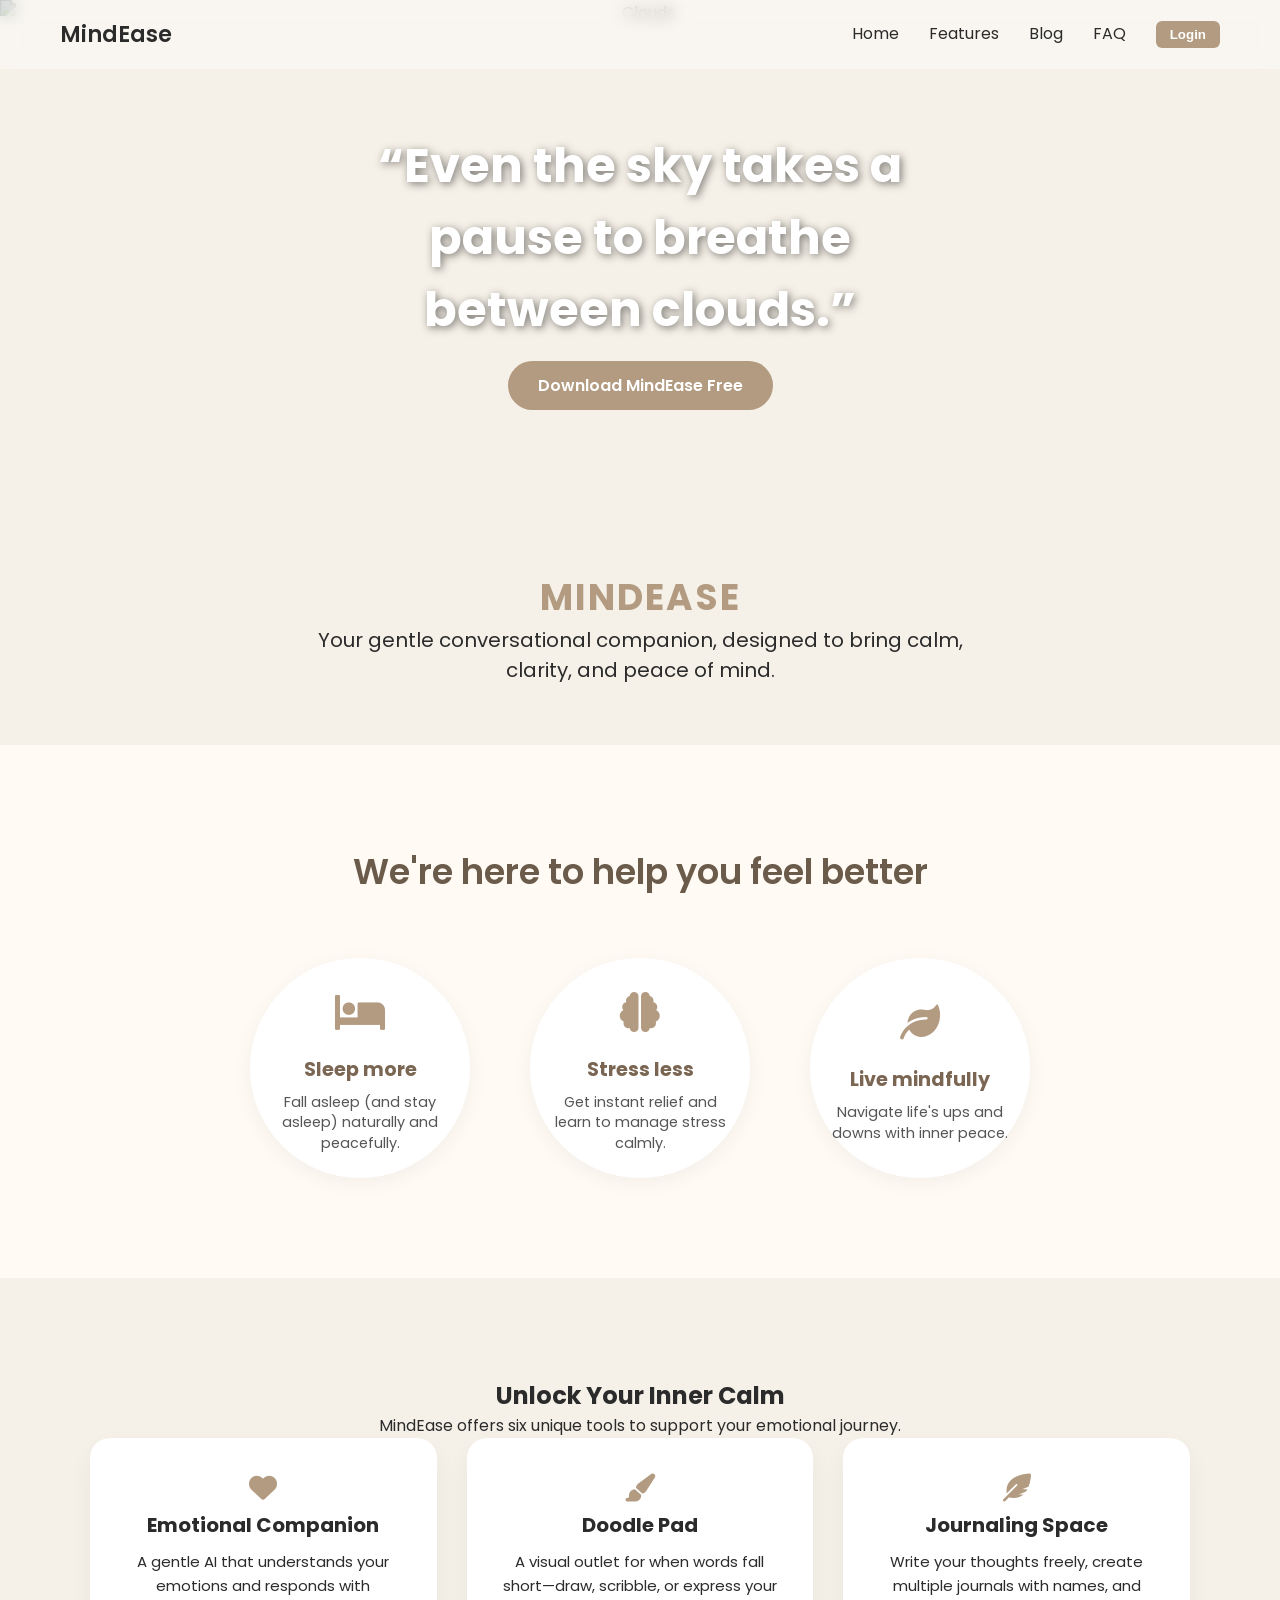
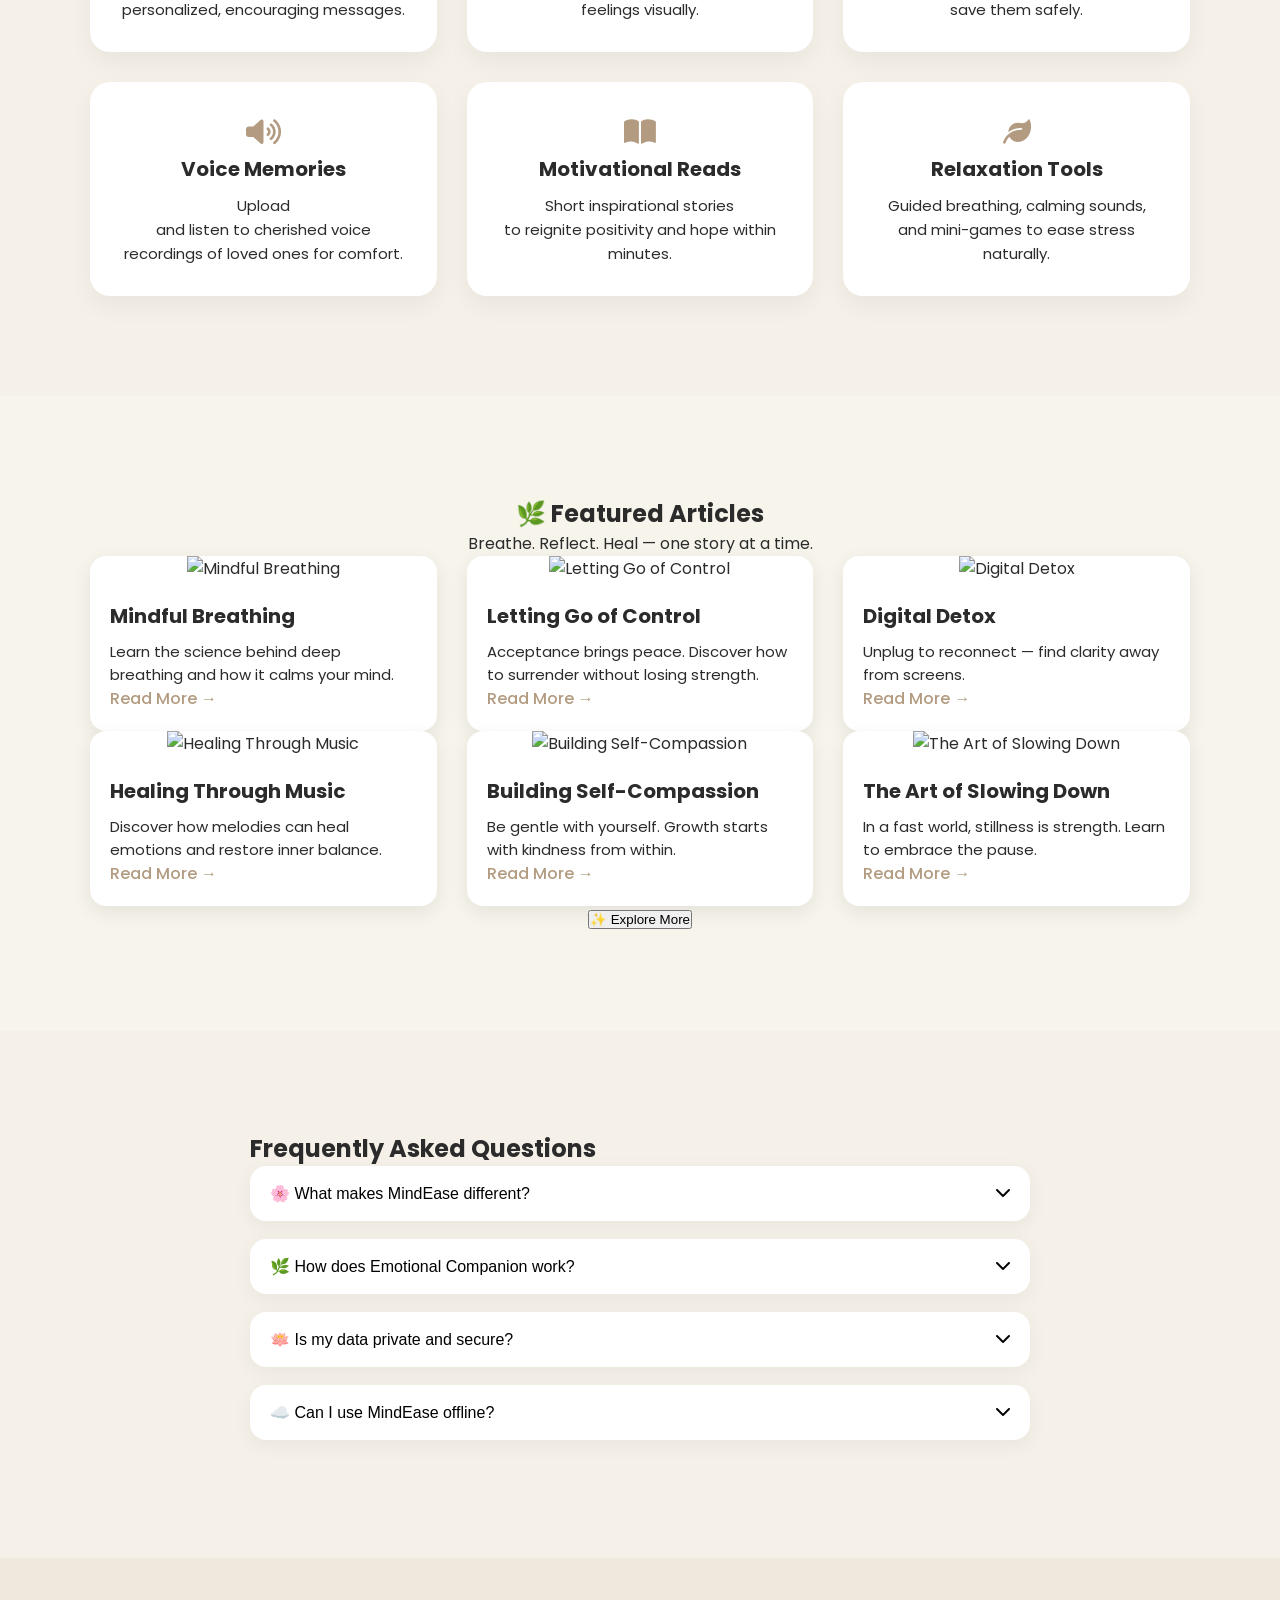
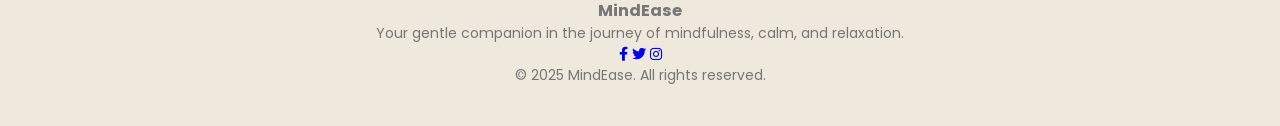
==== index.html @ c9c8575e "a division header updation" ====
<!DOCTYPE html>
<html lang="en">
<head>
<meta charset="UTF-8">
<meta name="viewport" content="width=device-width, initial-scale=1.0">
<title>MindEase</title>
<link rel="stylesheet" href="https://cdnjs.cloudflare.com/ajax/libs/font-awesome/6.0.0-beta3/css/all.min.css">

<link href="https://fonts.googleapis.com/css2?family=Poppins:wght@300;400;600&display=swap" rel="stylesheet">
<link rel="stylesheet" href="https://cdnjs.cloudflare.com/ajax/libs/font-awesome/6.0.0-beta3/css/all.min.css">
<style>
:root {
  --beige: #f5f1e8;
  --text: #2b2b2b;
  --accent: #b29b80;
}

* { margin:0; padding:0; box-sizing:border-box; }
body { font-family:"Poppins",sans-serif; background:var(--beige); color:var(--text); scroll-behavior:smooth; }

/* Navbar */
nav { display:flex; justify-content:space-between; align-items:center; padding:18px 60px; position:fixed; width:100%; top:0; left:0; background: rgba(255,255,255,0.4); backdrop-filter: blur(8px); z-index:100; }
.logo { font-weight:600; font-size:22px; }
.nav-links { display:flex; gap:30px; }
.nav-links a { text-decoration:none; color:var(--text); transition:0.3s; }
.nav-links a:hover { color:var(--accent); }
.nav-links button { padding:6px 14px; border:none; border-radius:6px; background:var(--accent); color:#fff; cursor:pointer; font-weight:600; transition:0.3s; }
.nav-links button:hover { background:#9b886e; }
/* Hero */
.hero { position:relative; height:60vh; display:flex; align-items:center; justify-content:center; text-align:center; overflow:hidden; }
.hero img { width:100%; height:100%; object-fit:cover; filter: brightness(75%); }
.overlay { position:absolute; inset:0; background: rgba(245,241,232,0.35); z-index:0; }
.hero-content { position:absolute; top:50%; left:50%; transform:translate(-50%,-50%); max-width:700px; color:#fff; z-index:1; }
.hero-content h1 { font-size:48px; font-weight:700; margin-bottom:15px; text-shadow: 2px 2px 8px rgba(0,0,0,0.5);}
.hero-content p { font-size:20px; margin-bottom:20px; text-shadow: 1px 1px 5px rgba(0,0,0,0.5);}
.cta-button { display:inline-block; background:var(--accent); color:white; padding:12px 30px; border-radius:30px; font-weight:600; text-decoration:none; transition:all 0.3s ease; }
.cta-button:hover { background:#9b886e; transform:translateY(-3px); }

/* Features */
#features { padding:100px 60px; text-align:center; }
.features-grid { display:grid; grid-template-columns:repeat(auto-fit,minmax(280px,1fr)); gap:30px; max-width:1100px; margin:0 auto; }
.feature-box { background:#fff; padding:30px; border-radius:20px; box-shadow:0 10px 25px rgba(0,0,0,0.05); transition:all 0.3s ease; text-decoration:none; color:var(--text);}
.feature-box:hover { transform:translateY(-5px); box-shadow:0 15px 30px rgba(0,0,0,0.07);}
.feature-box .icon { font-size:28px; color:var(--accent); margin-bottom:16px; }
.feature-box h3 { font-size:20px; margin-bottom:10px; }
.feature-box p { font-size:15px; line-height:1.6; }

/* Blog */
.blog-section { padding:100px 60px; text-align:center; background:#f7f4ec;}
.blog-grid { display:grid; grid-template-columns:repeat(auto-fit,minmax(280px,1fr)); gap:30px; max-width:1100px; margin:0 auto; }
.blog-card { background:#fff; border-radius:16px; overflow:hidden; box-shadow:0 6px 20px rgba(0,0,0,0.08); transition:0.3s;}
.blog-card:hover { transform:translateY(-5px); box-shadow:0 12px 24px rgba(0,0,0,0.12);}
.blog-card img { width:100%; height:180px; object-fit:cover; }
.blog-content { padding:20px; text-align:left;}
.blog-content h3 { font-size:20px; margin-bottom:10px;}
.blog-content p { font-size:15px; line-height:1.5;}
.read-more { text-decoration:none; color:var(--accent); font-weight:500; }
.read-more:hover { color:#9b886e; }

/* FAQ */
.faq-section { padding:100px 60px; max-width:900px; margin:0 auto;}
.faq-item { background:#fff; margin-bottom:18px; border-radius:16px; overflow:hidden; box-shadow:0 5px 20px rgba(0,0,0,0.05);}
.faq-question { width:100%; background:none; border:none; padding:18px 20px; text-align:left; font-size:16px; font-weight:500; cursor:pointer; display:flex; justify-content:space-between; }
.faq-answer { display:none; padding:0 20px 18px; font-size:15px; line-height:1.6;}
.faq-item.active .faq-answer { display:block;}

/* Footer */
footer { text-align:center; padding:40px; font-size:14px; color:#777; background:#efe8dc; }

/* Links reset */
.feature-link { text-decoration:none; color:inherit; }

/* Responsive */
@media(max-width:768px){
  nav{padding:14px 30px;}
  .features-grid, .blog-grid { grid-template-columns:1fr; }
}
#loginModal { display:none; position:fixed; inset:0; background: rgba(0,0,0,0.6); justify-content:center; align-items:center; z-index:200; }
.modal-content { background:#fff; padding:30px; border-radius:16px; width:320px; max-width:90%; text-align:center; position:relative; }
.modal-content h2 { margin-bottom:20px; color:var(--accent); }
.modal-content input { width:100%; padding:10px; margin:10px 0; border-radius:6px; border:1px solid #ccc; }
.modal-content button { margin-top:10px; width:100%; padding:10px; background:var(--accent); color:#fff; border:none; border-radius:6px; cursor:pointer; font-weight:600; }
.modal-content button:hover { background:#9b886e; }
.close-btn { position:absolute; top:10px; right:10px; cursor:pointer; font-size:18px; }
#error-msg { color:red; font-size:14px; margin-top:8px; }
</style>
</head>
<body>

<nav>
  <div class="logo">MindEase</div>
  <div class="nav-links">
    <a href="#home">Home</a>
    <a href="#features">Features</a>
    <a href="#blog">Blog</a>
    <a href="#faq">FAQ</a>
      <button id="loginBtn">Login</button>
    <button id="logoutBtn" style="display:none;">Logout</button>

  </div>
</nav>
<!-- Login Modal -->
<div id="loginModal">
  <div class="modal-content">
    <span class="close-btn">&times;</span>
    <h2>Login / Sign Up</h2>
    <input type="email" id="email" placeholder="Email" required>
    <input type="password" id="password" placeholder="Password" required>
    <button id="signInBtn">Sign In</button>
    <button id="signUpBtn">Sign Up</button>
    <div id="error-msg"></div>
  </div>
</div>

<!-- Hero -->
<section id="home" class="hero">
  <img src="bg.avif" alt="Clouds">
  <div class="overlay"></div>
  <div class="hero-content">
    <h1 class="hero-quote">“Even the sky takes a pause to breathe between clouds.”</h1>
    <a href="#" class="cta-button">Download MindEase Free</a>
  </div>
</section>

<!-- Description & MINDEASE below photo -->
<section class="hero-description">
     <h2 class="hero-name">MINDEASE</h2>
  <p class="description-text">Your gentle conversational companion, designed to bring calm, clarity, and peace of mind.</p>
 
</section>

<style>
.hero-description {
  text-align: center;
  margin: 30px auto 60px;
  max-width: 700px;
}

.description-text {
  font-size: 20px;
  color: var(--text);
  margin-bottom: 15px;
}

.hero-name {
  font-size: 36px;
  font-weight: 700;
  color: var(--accent);
  letter-spacing: 2px;
}
</style>
<section class="wellness-section">
  <h2 class="wellness-heading">We're here to help you feel better</h2>

  <div class="wellness-grid">
    <!-- Sleep -->
    <a href="sleep.html" class="wellness-box">
      <div class="icon"><i class="fas fa-bed"></i></div>
      <h3>Sleep more</h3>
      <p>Fall asleep (and stay asleep) naturally and peacefully.</p>
    </a>

    <!-- Stress -->
    <a href="stress.html" class="wellness-box">
      <div class="icon"><i class="fas fa-brain"></i></div>
      <h3>Stress less</h3>
      <p>Get instant relief and learn to manage stress calmly.</p>
    </a>

    <!-- Mindful -->
    <a href="mindful.html" class="wellness-box">
      <div class="icon"><i class="fas fa-leaf"></i></div>
      <h3>Live mindfully</h3>
      <p>Navigate life's ups and downs with inner peace.</p>
    </a>
  </div>
</section>

<style>
.wellness-section {
  text-align: center;
  background: #fffaf3;
  padding: 100px 60px;
}

.wellness-heading {
  font-size: 2.2rem;
  color: #6b5b4b;
  font-weight: 600;
  margin-bottom: 60px;
}

.wellness-grid {
  display: flex;
  justify-content: center;
  align-items: center;
  gap: 60px;
  flex-wrap: wrap;
}

.wellness-box {
  background-color: #ffffff;
  border-radius: 50%;
  width: 220px;
  height: 220px;
  padding: 20px;
  display: flex;
  flex-direction: column;
  align-items: center;
  justify-content: center;
  box-shadow: 0 5px 20px rgba(0, 0, 0, 0.05);
  text-align: center;
  transition: transform 0.3s ease, box-shadow 0.3s ease;
  text-decoration: none;
}

.wellness-box:hover {
  transform: translateY(-6px);
  box-shadow: 0 10px 25px rgba(0, 0, 0, 0.1);
}

.wellness-box .icon {
  font-size: 40px;
  color: #b29b80;
  margin-bottom: 12px;
}

.wellness-box h3 {
  font-size: 1.2rem;
  color: #7a6652;
  margin-bottom: 8px;
}

.wellness-box p {
  font-size: 0.9rem;
  color: #555;
  line-height: 1.4;
}

@media (max-width: 768px) {
  .wellness-grid {
    flex-direction: column;
    gap: 30px;
  }
}



.content-section {
  flex: 1;
  display: flex;
  flex-direction: column;
  justify-content: center;
  padding: 30px;
}

.content-section h1 {
  font-size: 2.5rem;
  color: var(--accent);
  margin-bottom: 20px;
}

.content-section p, .content-section ul {
  font-size: 1rem;
  line-height: 1.6;
  margin-bottom: 15px;
}

.image-section {
  flex: 1;
  overflow: hidden;
  border-radius: 20px;
}

.image-section img {
  width: 100%;
  height: 100%;
  object-fit: cover;
}
.content-section input[type="number"] {
  width: 80px;
  padding: 8px 12px;
  font-size: 1rem;
  margin-top: 10px;
  margin-right: 10px;
  border-radius: 6px;
  border: 1px solid #ccc;
}

.content-section button {
  padding: 8px 16px;
  background-color: var(--accent);
  color: #fff;
  border: none;
  border-radius: 6px;
  cursor: pointer;
  font-weight: 600;
}

.content-section button:hover {
  background-color: #9b886e;
}

#sleepResult {
  margin-top: 20px;
  font-size: 1.1rem;
  font-weight: 500;
  color: #6b5b4b;
}


</style>



<!-- Features -->
<section id="features">
  <div><h2>Unlock Your Inner Calm</h2></div>
  <p>MindEase offers six unique tools to support your emotional journey.</p>

  <div class="features-grid">
  <a href="ai.html" class="feature-link">
    <div class="feature-box">
      <span class="icon"><i class="fas fa-heart"></i></span>
      <h3>Emotional Companion</h3>
      <p>A gentle AI that understands your emotions and responds with personalized, encouraging messages.</p>
    </div>
  </a>
    <a href="doodle.html" class="feature-link">
      <div class="feature-box">
        <span class="icon"><i class="fas fa-paint-brush"></i></span>
        <h3>Doodle Pad</h3>
        <p>A visual outlet for when words fall short—draw, scribble, or express your feelings visually.</p>
      </div>
    </a>
    <a href="journal.html" class="feature-link">
      <div class="feature-box">
        <span class="icon"><i class="fas fa-feather-alt"></i></span>
        <h3>Journaling Space</h3>
        <p>Write your thoughts freely, create multiple journals with names, and save them safely.</p>
      </div>
    </a>
    
 <a href="voice-memories.html" class="feature-link">
  <div class="feature-box">
    <span class="icon"><i class="fas fa-volume-up"></i></span>
    <h3>Voice Memories</h3>
    <p>Upload <br>and listen to cherished voice recordings of loved ones for comfort.</p>
  </div>
</a>

    <a href="motivational-reads.html" class="feature-link">
  <div class="feature-box">
    <span class="icon"><i class="fas fa-book-open"></i></span>
    <h3>Motivational Reads</h3>
    <p>Short inspirational stories<br> to reignite positivity and hope within minutes.</p>
  </div>
</a>

    <a href="relaxation-tools.html" class="feature-link">
    <div class="feature-box">
      <span class="icon"><i class="fas fa-leaf"></i></span>
      <h3>Relaxation Tools</h3>
      <p>Guided breathing, calming sounds, and mini-games to ease stress naturally.</p>
    </div>
  </div>
</a>
</section>

<!-- Blog Section -->
<section id="blog" class="blog-section">
  <h2 class="blog-title">🌿 Featured Articles</h2>
  <p class="blog-subtitle">Breathe. Reflect. Heal — one story at a time.</p>

  <div class="blog-grid">
    <!-- Blog 1 -->
    <div class="blog-card">
      <img src="mf.avif" alt="Mindful Breathing">
      <div class="blog-content">
        <h3>Mindful Breathing</h3>
        <p>Learn the science behind deep breathing and how it calms your mind.</p>
        <a href="blogs/blog1.html" class="read-more">Read More →</a>
      </div>
    </div>

    <!-- Blog 2 -->
    <div class="blog-card">
      <img src="lfg.webp" alt="Letting Go of Control">
      <div class="blog-content">
        <h3>Letting Go of Control</h3>
        <p>Acceptance brings peace. Discover how to surrender without losing strength.</p>
        <a href="blogs/blog2.html" class="read-more">Read More →</a>
      </div>
    </div>

    <!-- Blog 3 -->
    <div class="blog-card">
      <img src="dd.avif" alt="Digital Detox">
      <div class="blog-content">
        <h3>Digital Detox</h3>
        <p>Unplug to reconnect — find clarity away from screens.</p>
        <a href="blogs/blog3.html" class="read-more">Read More →</a>
      </div>
    </div>
  </div>

  <!-- Hidden Blogs -->
  <div class="blog-grid more-blogs hidden">
    <div class="blog-card">
      <img src="music.avif" alt="Healing Through Music">
      <div class="blog-content">
        <h3>Healing Through Music</h3>
        <p>Discover how melodies can heal emotions and restore inner balance.</p>
        <a href="blogs/blog4.html" class="read-more">Read More →</a>
      </div>
    </div>

    <div class="blog-card">
      <img src="sc.avif" alt="Building Self-Compassion">
      <div class="blog-content">
        <h3>Building Self-Compassion</h3>
        <p>Be gentle with yourself. Growth starts with kindness from within.</p>
        <a href="blogs/blog5.html" class="read-more">Read More →</a>
      </div>
    </div>

    <div class="blog-card">
      <img src="aolg.avif" alt="The Art of Slowing Down">
      <div class="blog-content">
        <h3>The Art of Slowing Down</h3>
        <p>In a fast world, stillness is strength. Learn to embrace the pause.</p>
        <a href="blogs/blog6.html" class="read-more">Read More →</a>
      </div>
    </div>
  </div>

  <div class="center-btn">
    <button id="explore-btn" class="explore-btn">✨ Explore More</button>
  </div>
</section>



<!-- FAQ -->
<section id="faq" class="faq-section">
  <h2>Frequently Asked Questions</h2>
  <div class="faq-item">
    <button class="faq-question">🌸 What makes MindEase different?<i class="fas fa-chevron-down"></i></button>
    <div class="faq-answer"><p>MindEase listens gently, adapts to your emotional tone, and suggests the right activity at the perfect moment.</p></div>
  </div>
  <div class="faq-item">
    <button class="faq-question">🌿 How does Emotional Companion work?<i class="fas fa-chevron-down"></i></button>
    <div class="faq-answer"><p>It analyzes tone, emotion, and context in your text or voice, then responds to comfort, uplift, or guide you toward calm.</p></div>
  </div>
  <div class="faq-item">
    <button class="faq-question">🪷 Is my data private and secure?<i class="fas fa-chevron-down"></i></button>
    <div class="faq-answer"><p>All your journaling and emotional data are stored locally by default — never shared.</p></div>
  </div>
  <div class="faq-item">
    <button class="faq-question">☁️ Can I use MindEase offline?<i class="fas fa-chevron-down"></i></button>
    <div class="faq-answer"><p>Core tools like journaling, doodle pad, and relaxation sounds work offline.</p></div>
  </div>
</section>

<footer> <h3>MindEase</h3>
  <p>Your gentle companion in the journey of mindfulness, calm, and relaxation.</p>
  <div>
    <a href="#"><i class="fab fa-facebook-f"></i></a>
    <a href="#"><i class="fab fa-twitter"></i></a>
    <a href="#"><i class="fab fa-instagram"></i></a>
  </div>
  <p>&copy; 2025 MindEase. All rights reserved.</p>
</footer>


<script>
const faqItems = document.querySelectorAll(".faq-item");
faqItems.forEach(item => {
  const question = item.querySelector(".faq-question");
  question.addEventListener("click", () => item.classList.toggle("active"));
});
</script>
<script>
  const sleepInput = document.getElementById('sleepHours');
const checkBtn = document.getElementById('checkSleep');
const sleepResult = document.getElementById('sleepResult');

checkBtn.addEventListener('click', () => {
  const hours = parseFloat(sleepInput.value);
  if (isNaN(hours) || hours < 0 || hours > 24) {
    sleepResult.textContent = "Please enter a valid number of hours between 0 and 24.";
    return;
  }

  if (hours < 5) {
    sleepResult.textContent = `You slept ${hours} hours. That's not enough sleep 😴. Try to get at least 7–9 hours for better health.`;
  } else if (hours <= 7) {
    sleepResult.textContent = `You slept ${hours} hours. Not bad, but aim for 7–9 hours to feel fully rested.`;
  } else if (hours <= 9) {
    sleepResult.textContent = `You slept ${hours} hours. Perfect! Your sleep duration is ideal 🌙.`;
  } else {
    sleepResult.textContent = `You slept ${hours} hours. That's more than recommended. Too much sleep can also affect your health.`;
  }
});

  const exploreBtn = document.getElementById("explore-btn");
  const moreBlogs = document.querySelector(".more-blogs");

  exploreBtn.addEventListener("click", () => {
    moreBlogs.classList.toggle("hidden");
    exploreBtn.textContent = moreBlogs.classList.contains("hidden")
      ? "✨ Explore More"
      : "↑ Show Less";
  });
</script>
<script type="module" src="firebase-auth.js"></script>

</body>
</html>
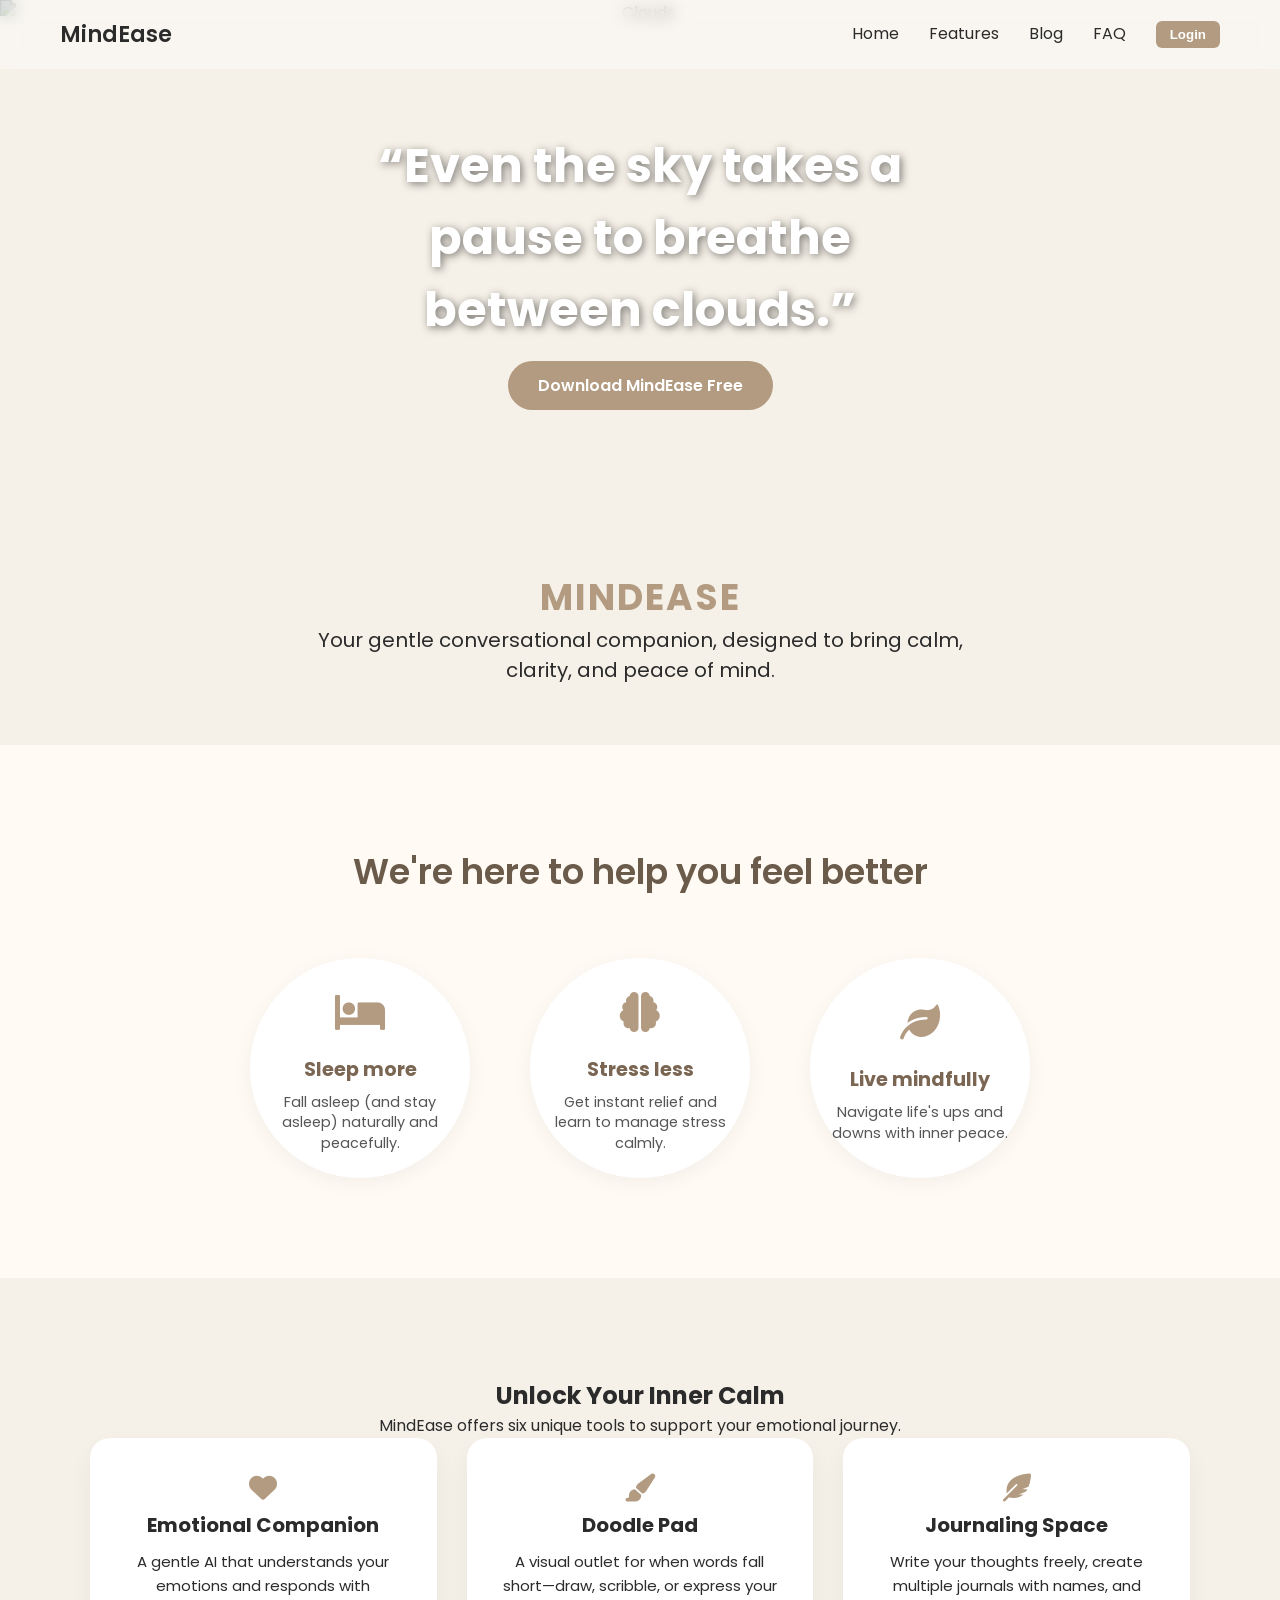
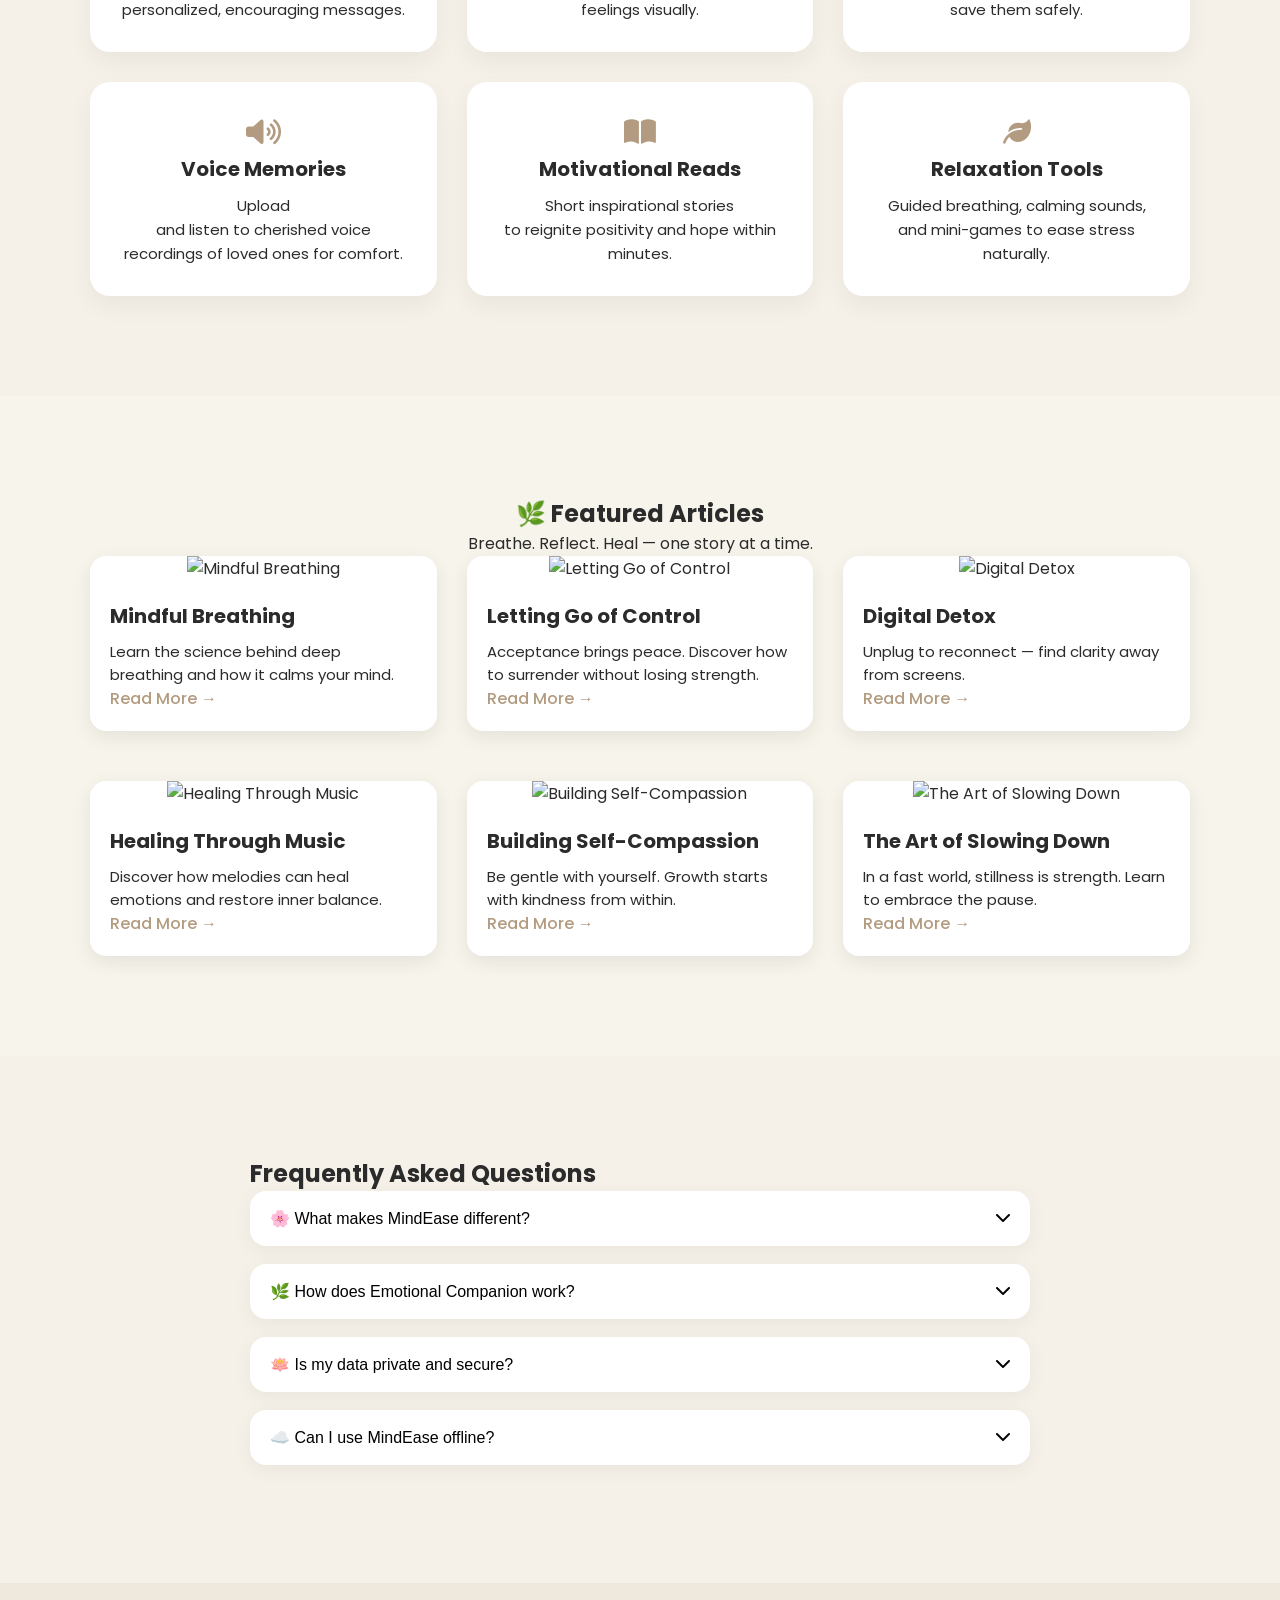
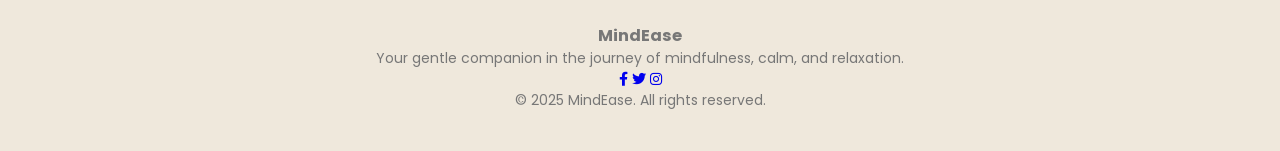
==== commit 27e3e81b: "Button and space modification (deleted) Explore button deleted, blog cards space (line) implemented" ====
--- a/index.html
+++ b/index.html
@@ -315,7 +315,7 @@
 
 <!-- Features -->
 <section id="features">
-  <div><h2>Unlock Your Inner Calm</h2></div>
+  <h2>Unlock Your Inner Calm</h2>
   <p>MindEase offers six unique tools to support your emotional journey.</p>
 
   <div class="features-grid">
@@ -403,7 +403,7 @@
       </div>
     </div>
   </div>
-
+<br><br>
   <!-- Hidden Blogs -->
   <div class="blog-grid more-blogs hidden">
     <div class="blog-card">
@@ -432,10 +432,6 @@
         <a href="blogs/blog6.html" class="read-more">Read More →</a>
       </div>
     </div>
-  </div>
-
-  <div class="center-btn">
-    <button id="explore-btn" class="explore-btn">✨ Explore More</button>
   </div>
 </section>
 
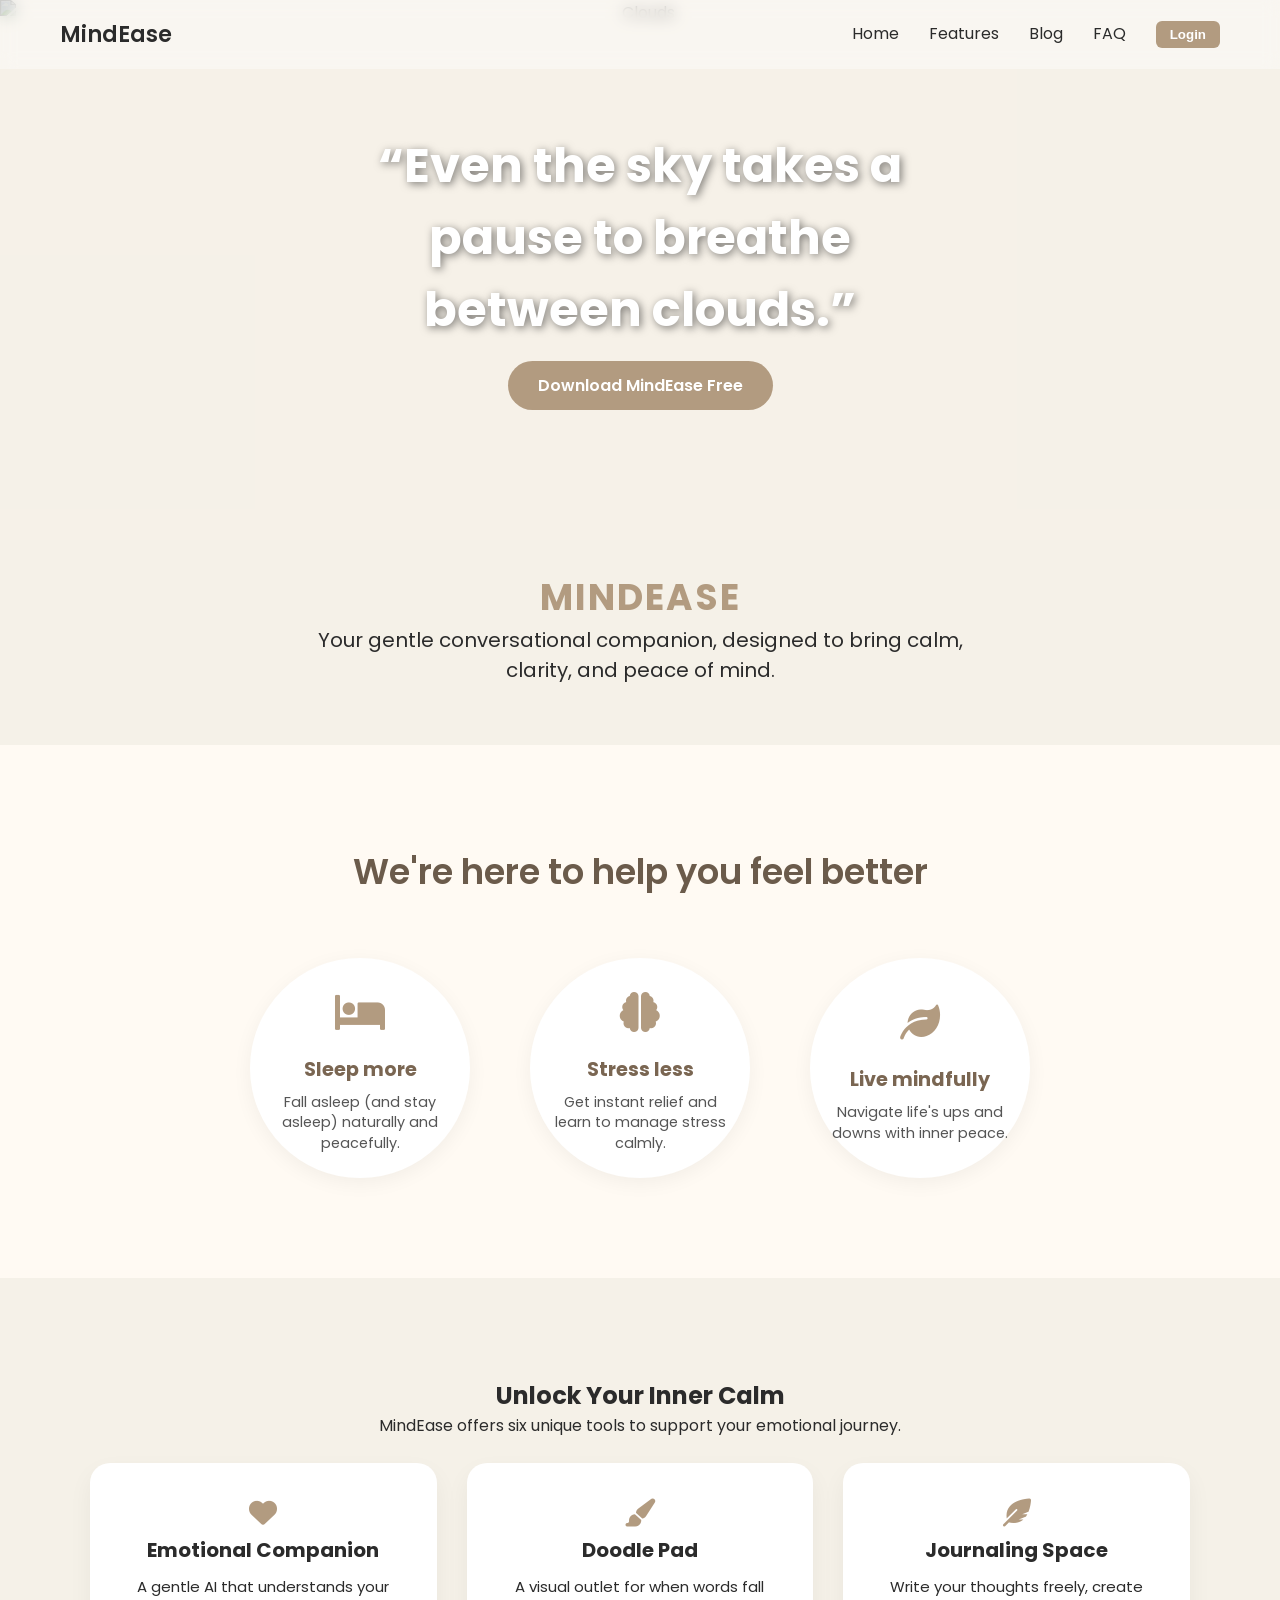
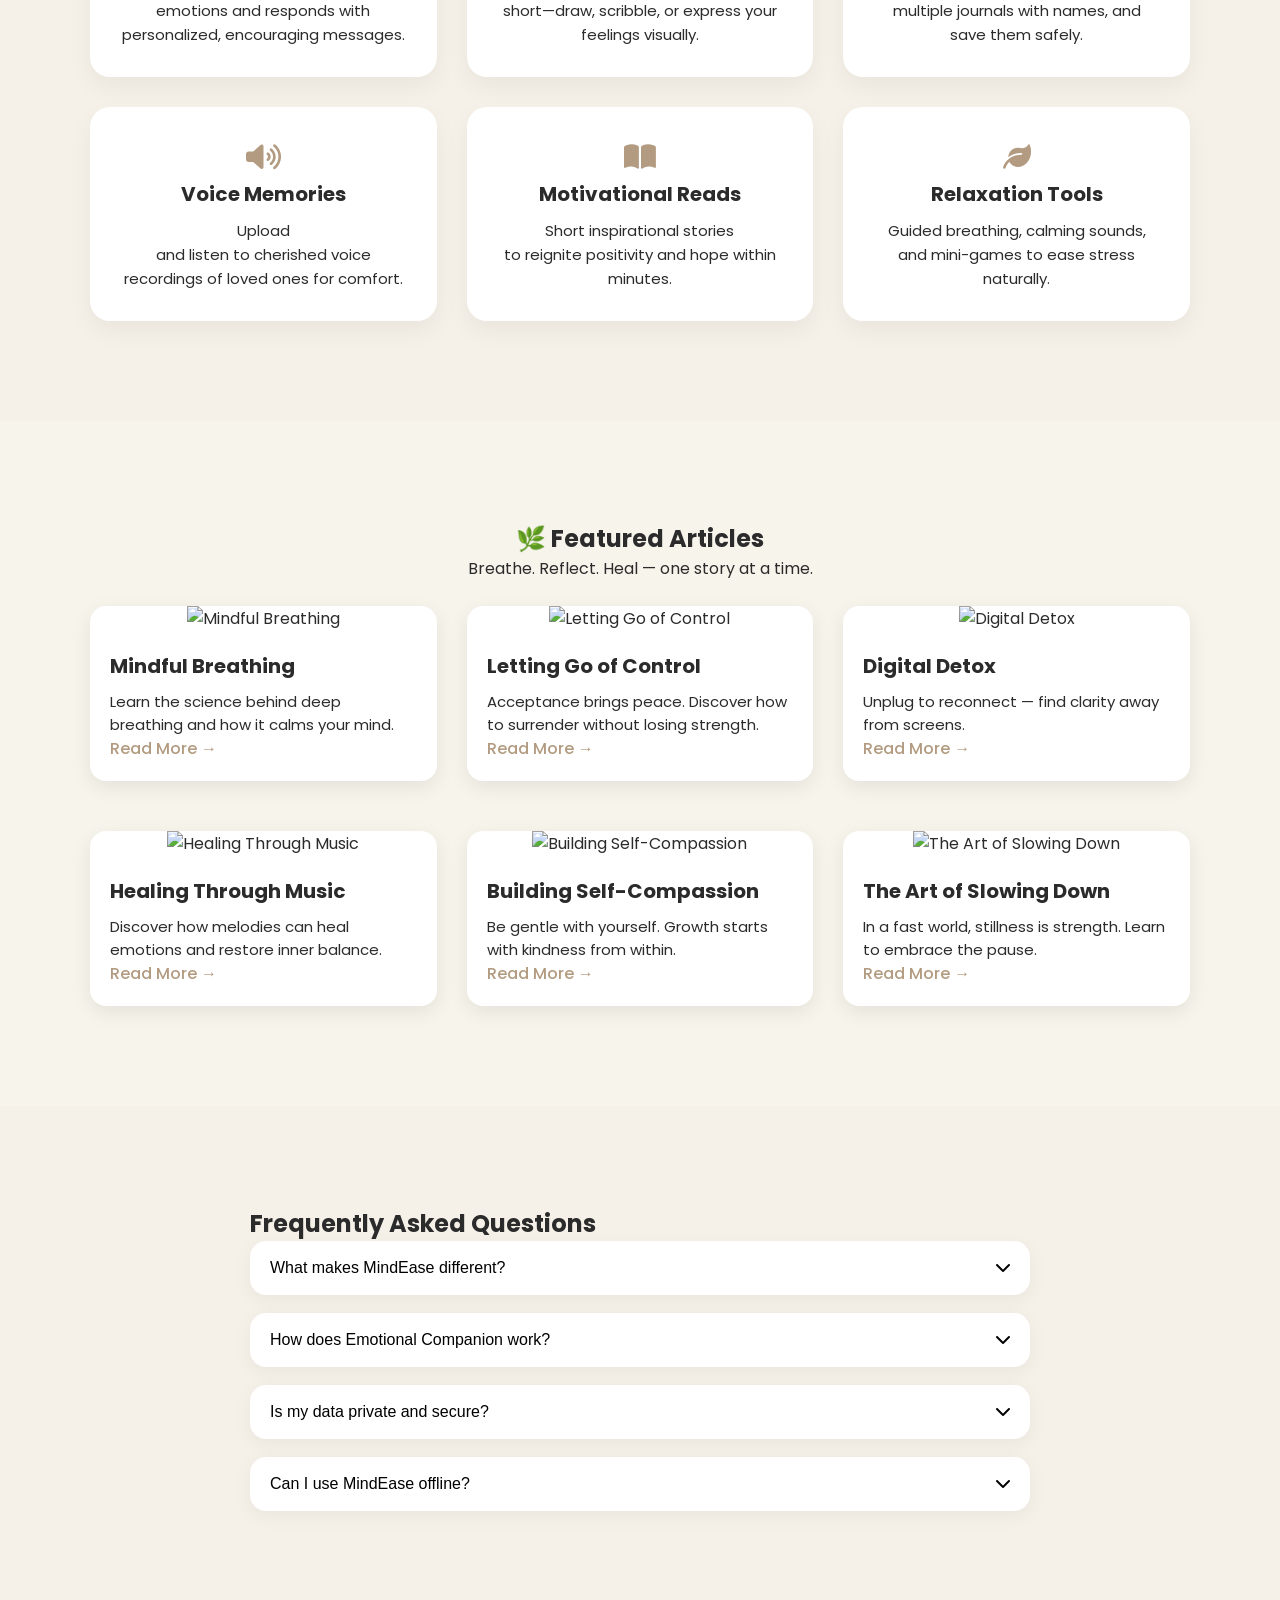
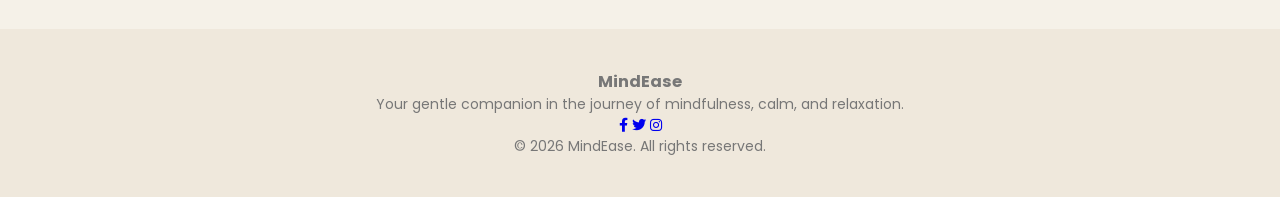
==== commit e2823be2: "Added spaces for a better layout. Spaces after a few blocks, removal of few emojis" ====
--- a/index.html
+++ b/index.html
@@ -317,7 +317,7 @@
 <section id="features">
   <h2>Unlock Your Inner Calm</h2>
   <p>MindEase offers six unique tools to support your emotional journey.</p>
-
+<br>
   <div class="features-grid">
   <a href="ai.html" class="feature-link">
     <div class="feature-box">
@@ -371,7 +371,7 @@
 <section id="blog" class="blog-section">
   <h2 class="blog-title">🌿 Featured Articles</h2>
   <p class="blog-subtitle">Breathe. Reflect. Heal — one story at a time.</p>
-
+<br>
   <div class="blog-grid">
     <!-- Blog 1 -->
     <div class="blog-card">
@@ -441,19 +441,19 @@
 <section id="faq" class="faq-section">
   <h2>Frequently Asked Questions</h2>
   <div class="faq-item">
-    <button class="faq-question">🌸 What makes MindEase different?<i class="fas fa-chevron-down"></i></button>
+    <button class="faq-question"> What makes MindEase different?<i class="fas fa-chevron-down"></i></button>
     <div class="faq-answer"><p>MindEase listens gently, adapts to your emotional tone, and suggests the right activity at the perfect moment.</p></div>
   </div>
   <div class="faq-item">
-    <button class="faq-question">🌿 How does Emotional Companion work?<i class="fas fa-chevron-down"></i></button>
+    <button class="faq-question"> How does Emotional Companion work?<i class="fas fa-chevron-down"></i></button>
     <div class="faq-answer"><p>It analyzes tone, emotion, and context in your text or voice, then responds to comfort, uplift, or guide you toward calm.</p></div>
   </div>
   <div class="faq-item">
-    <button class="faq-question">🪷 Is my data private and secure?<i class="fas fa-chevron-down"></i></button>
+    <button class="faq-question"> Is my data private and secure?<i class="fas fa-chevron-down"></i></button>
     <div class="faq-answer"><p>All your journaling and emotional data are stored locally by default — never shared.</p></div>
   </div>
   <div class="faq-item">
-    <button class="faq-question">☁️ Can I use MindEase offline?<i class="fas fa-chevron-down"></i></button>
+    <button class="faq-question"> Can I use MindEase offline?<i class="fas fa-chevron-down"></i></button>
     <div class="faq-answer"><p>Core tools like journaling, doodle pad, and relaxation sounds work offline.</p></div>
   </div>
 </section>
@@ -465,7 +465,7 @@
     <a href="#"><i class="fab fa-twitter"></i></a>
     <a href="#"><i class="fab fa-instagram"></i></a>
   </div>
-  <p>&copy; 2025 MindEase. All rights reserved.</p>
+  <p>&copy; 2026 MindEase. All rights reserved.</p>
 </footer>
 
 
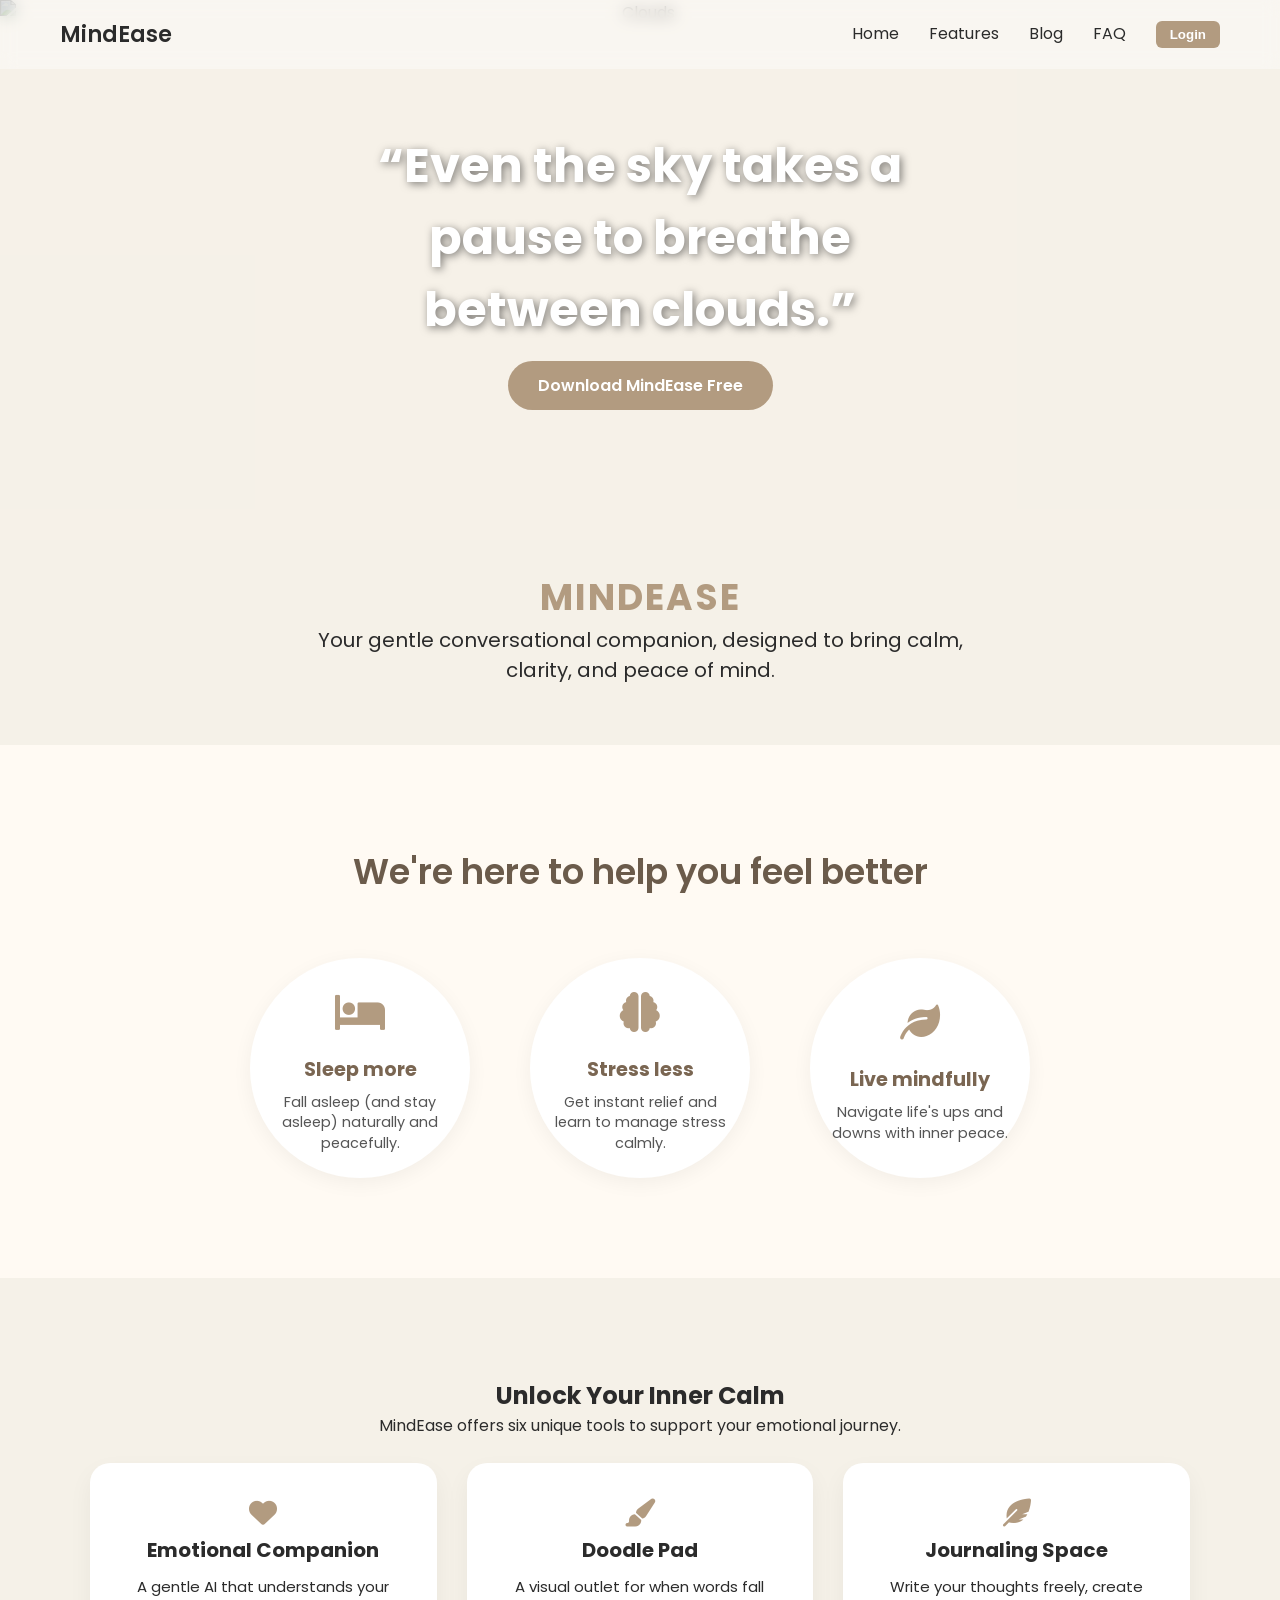
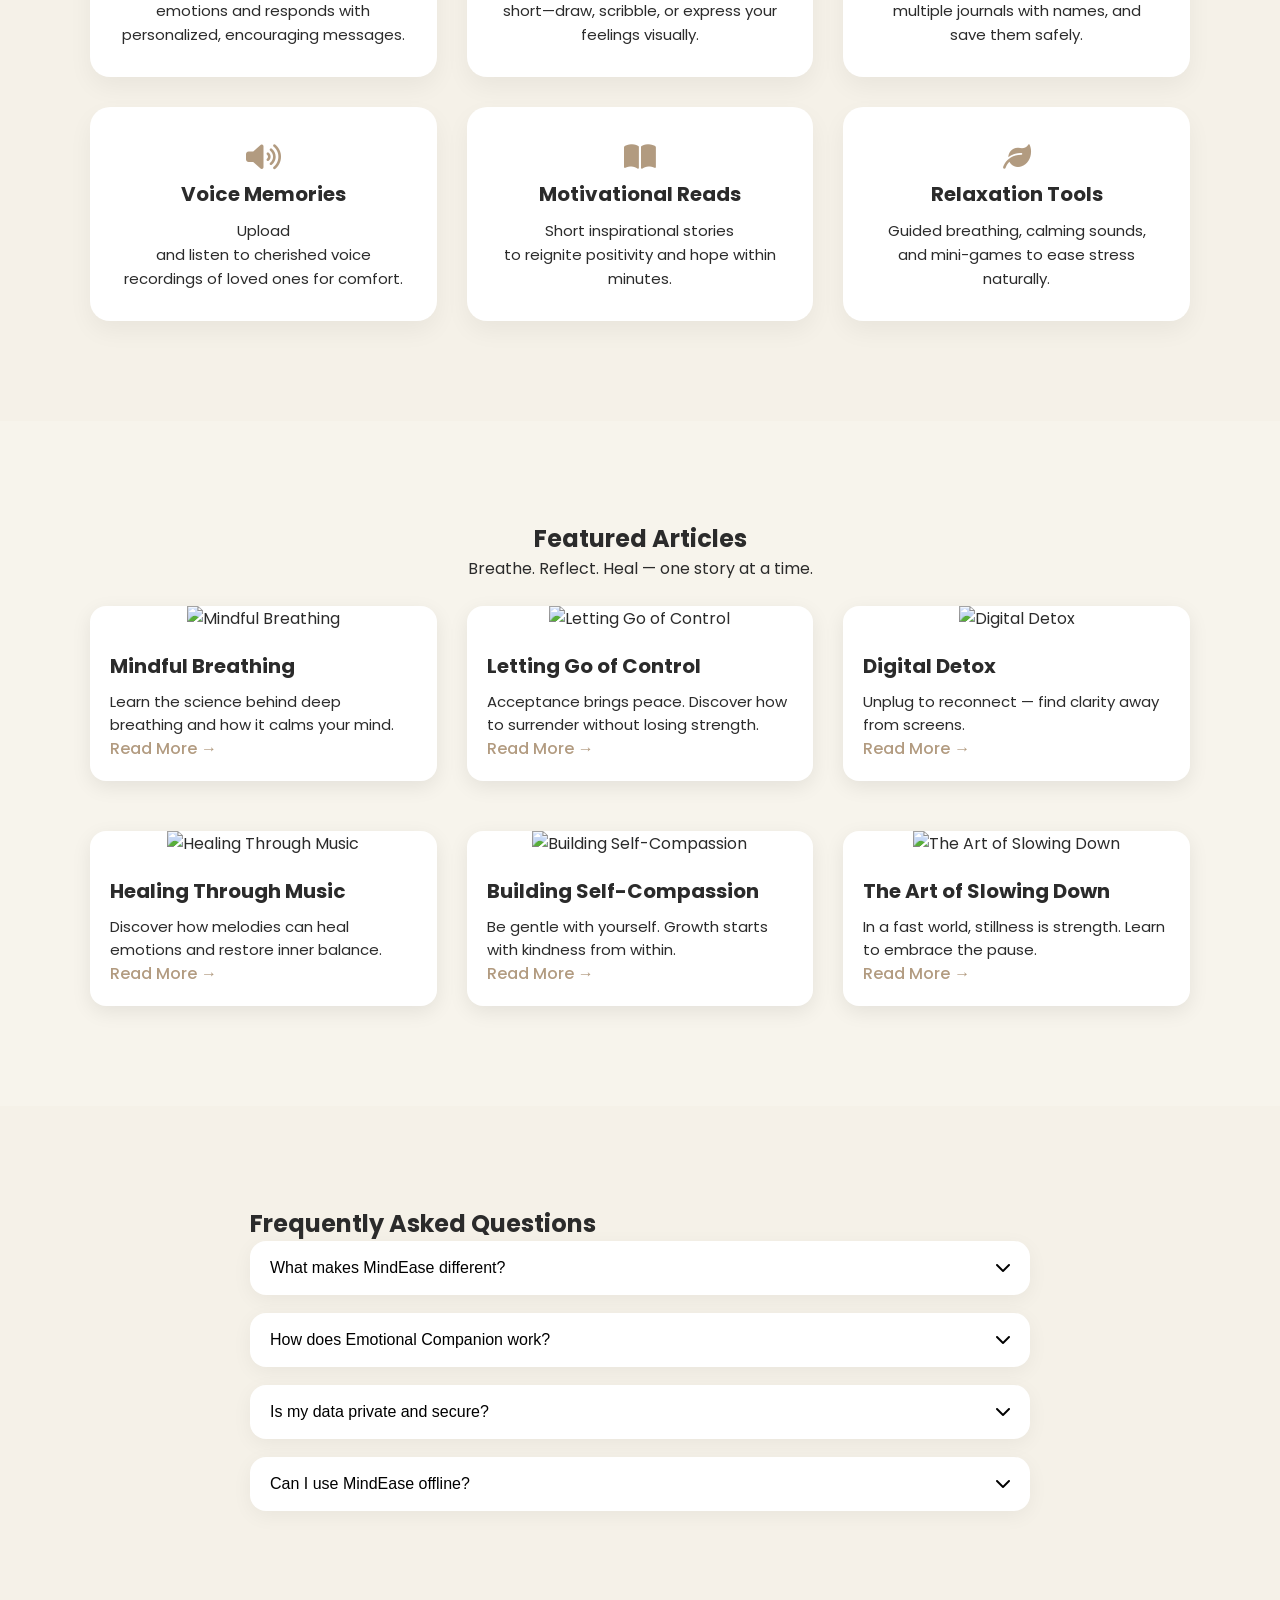
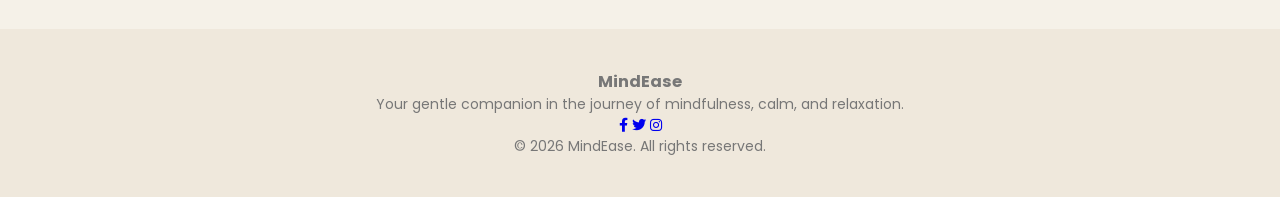
==== commit 79b5497e: "Update fmt.Println message from 'Hello' to 'Goodbye'" ====
--- a/index.html
+++ b/index.html
@@ -369,7 +369,7 @@
 
 <!-- Blog Section -->
 <section id="blog" class="blog-section">
-  <h2 class="blog-title">🌿 Featured Articles</h2>
+  <h2 class="blog-title"> Featured Articles</h2>
   <p class="blog-subtitle">Breathe. Reflect. Heal — one story at a time.</p>
 <br>
   <div class="blog-grid">
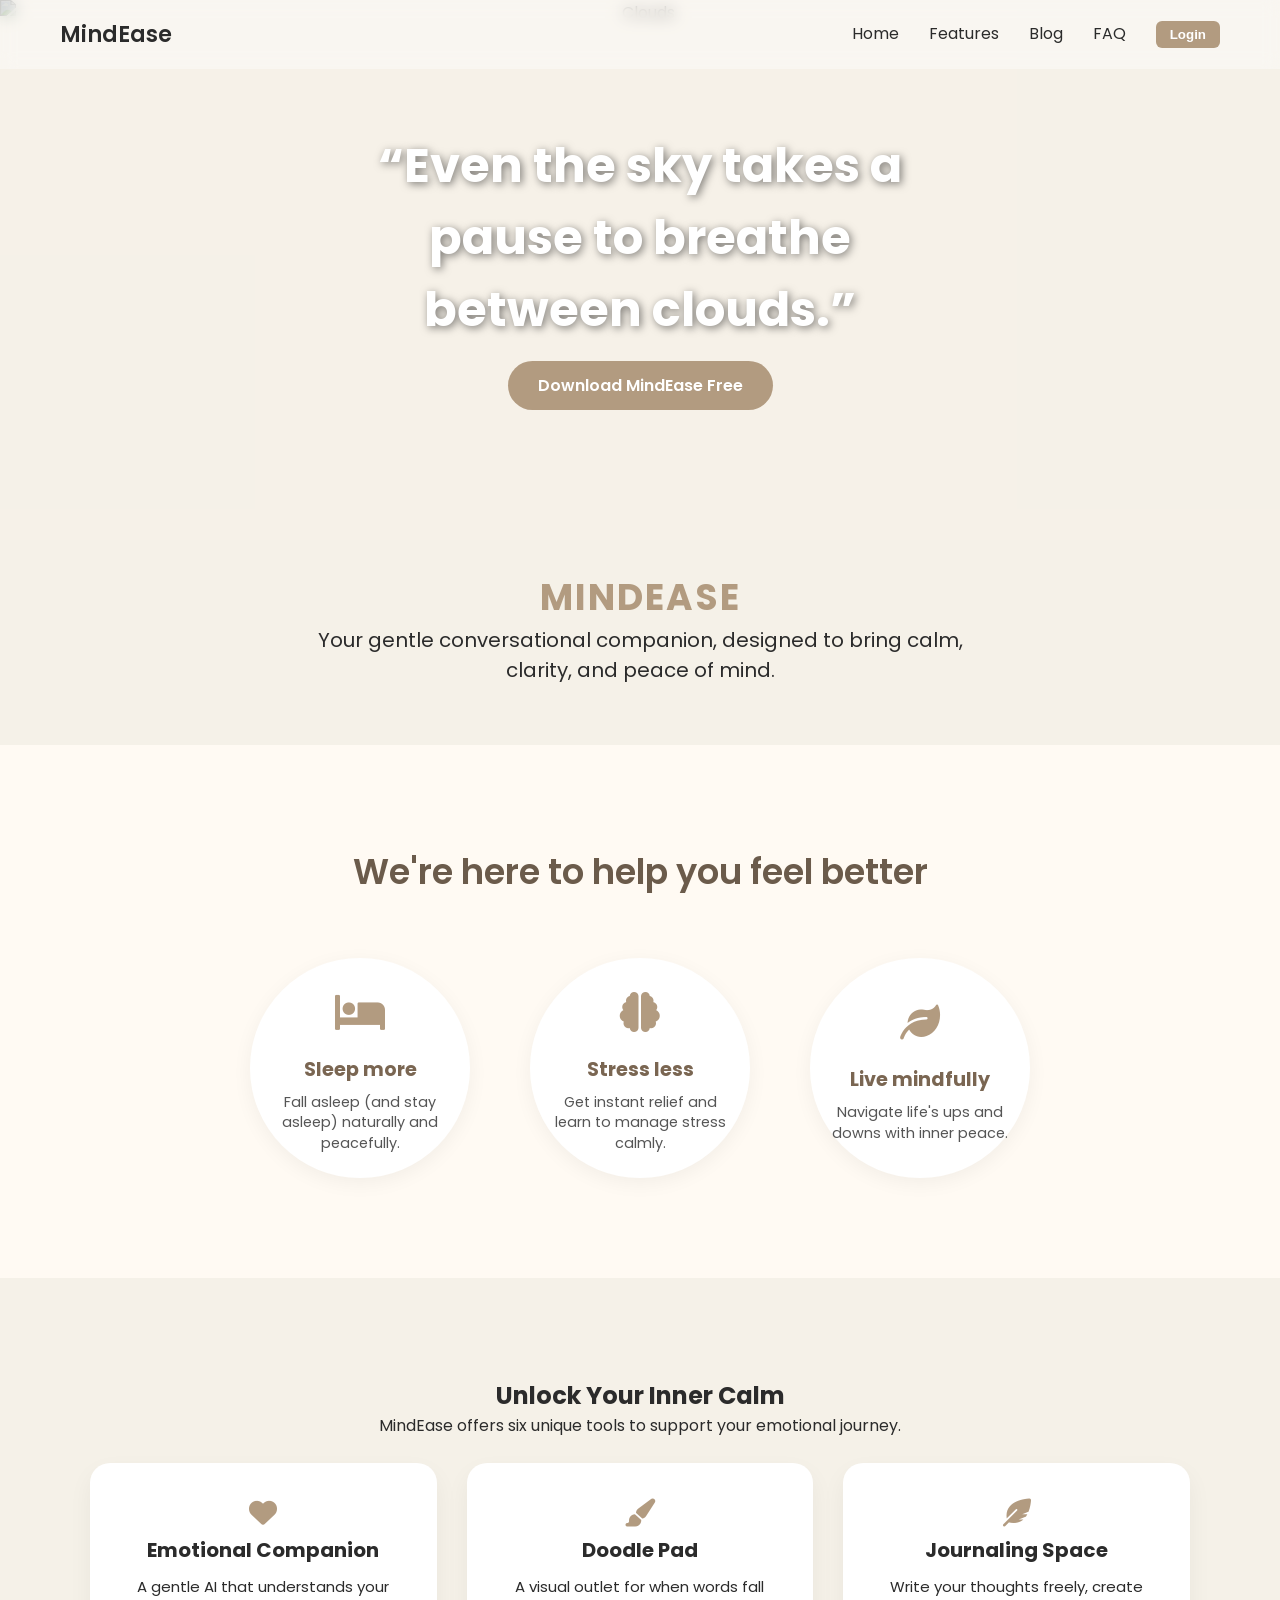
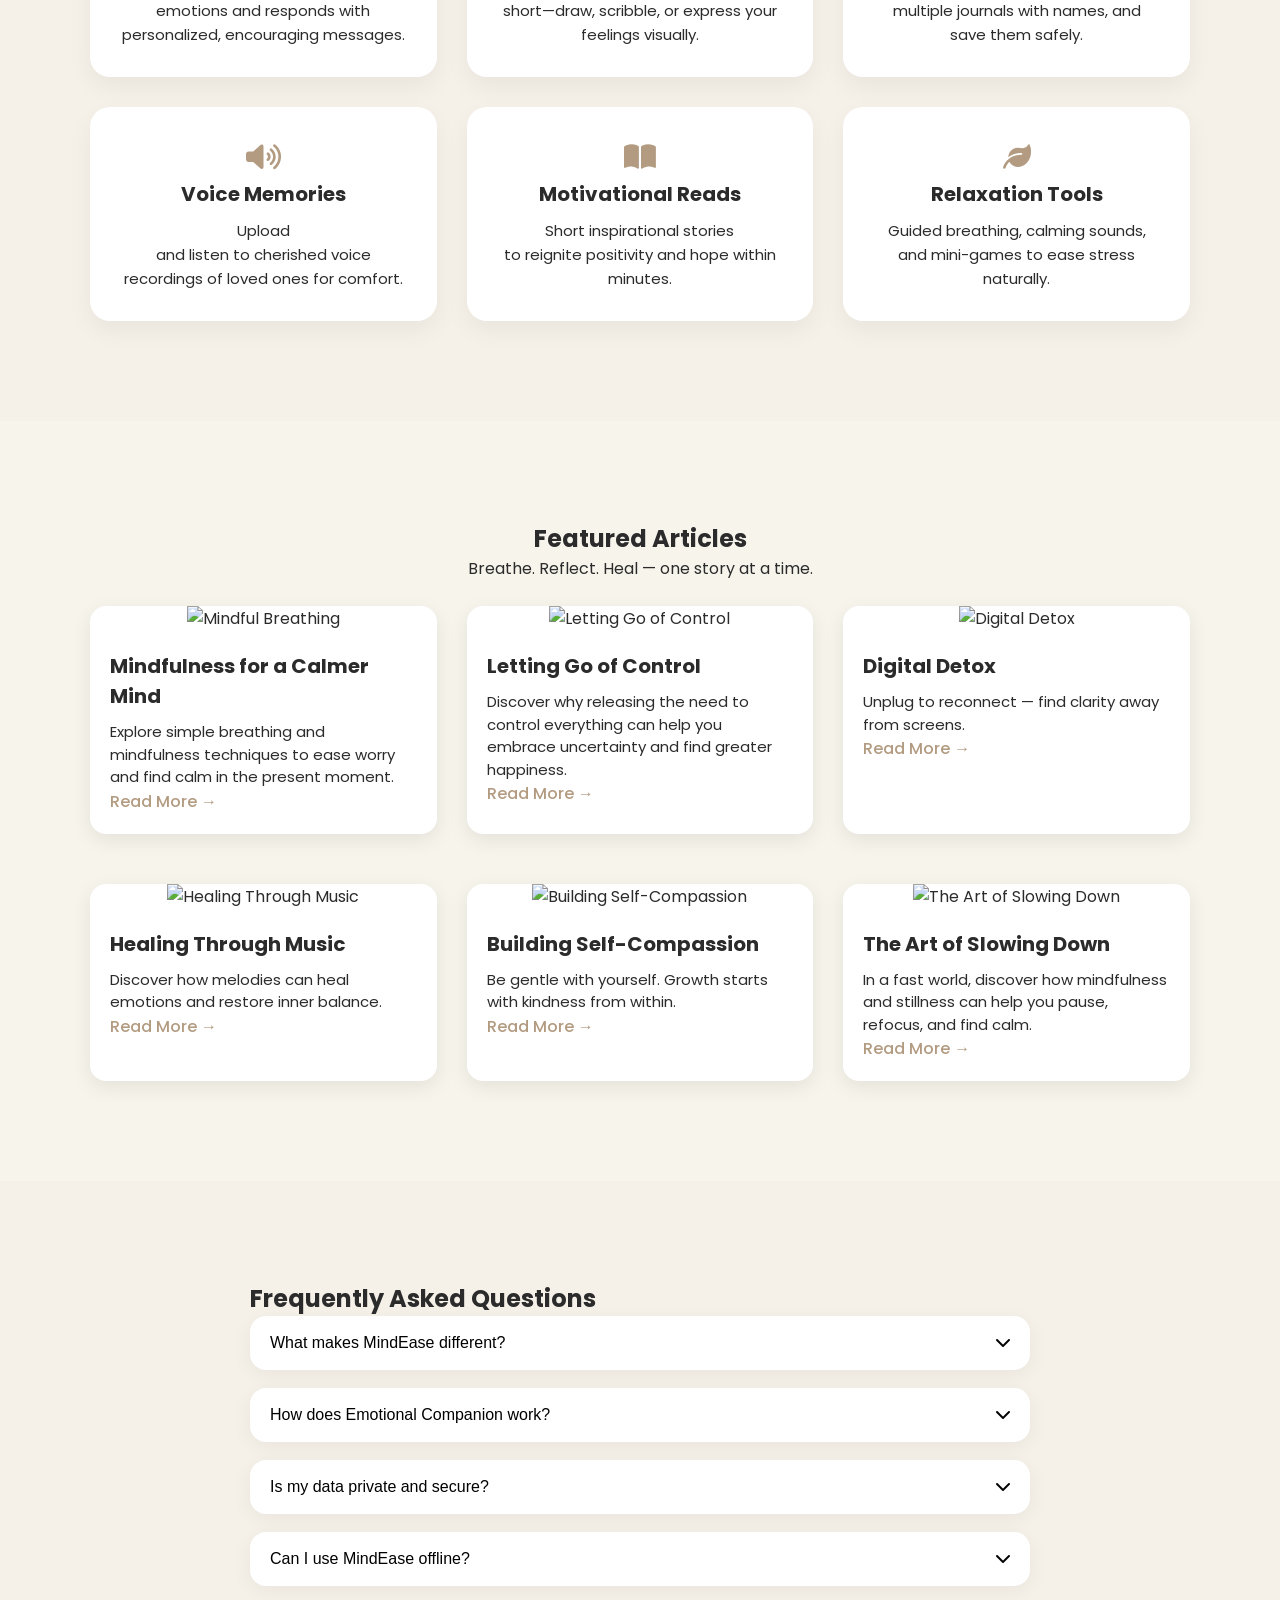
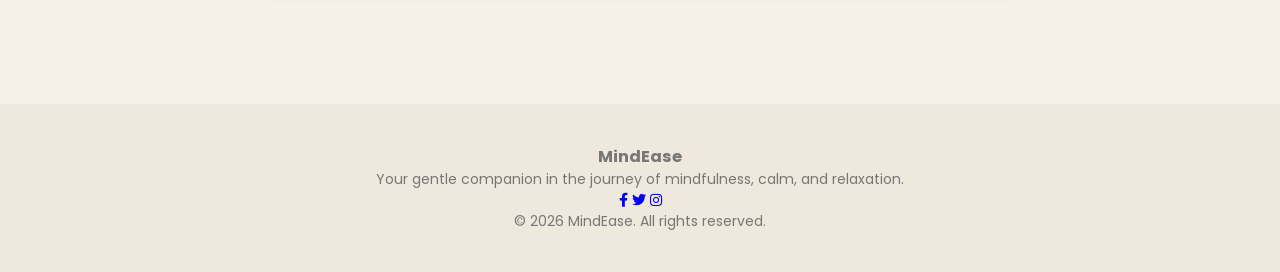
==== commit e056f428: "modified the featured articles added all the articles to the featured articles section sourced from " ====
--- a/index.html
+++ b/index.html
@@ -377,9 +377,9 @@
     <div class="blog-card">
       <img src="mf.avif" alt="Mindful Breathing">
       <div class="blog-content">
-        <h3>Mindful Breathing</h3>
-        <p>Learn the science behind deep breathing and how it calms your mind.</p>
-        <a href="blogs/blog1.html" class="read-more">Read More →</a>
+        <h3>Mindfulness for a Calmer Mind</h3>
+        <p>Explore simple breathing and mindfulness techniques to ease worry and find calm in the present moment.</p>
+        <a href="https://www.health.harvard.edu/mind-and-mood/mindfulness-can-help-you-tame-fears-and-worries" class="read-more">Read More →</a>
       </div>
     </div>
 
@@ -388,8 +388,8 @@
       <img src="lfg.webp" alt="Letting Go of Control">
       <div class="blog-content">
         <h3>Letting Go of Control</h3>
-        <p>Acceptance brings peace. Discover how to surrender without losing strength.</p>
-        <a href="blogs/blog2.html" class="read-more">Read More →</a>
+        <p>Discover why releasing the need to control everything can help you embrace uncertainty and find greater happiness.</p>
+        <a href="https://greatergood.berkeley.edu/article/item/why_losing_control_make_you_happier" class="read-more">Read More →</a>
       </div>
     </div>
 
@@ -399,7 +399,7 @@
       <div class="blog-content">
         <h3>Digital Detox</h3>
         <p>Unplug to reconnect — find clarity away from screens.</p>
-        <a href="blogs/blog3.html" class="read-more">Read More →</a>
+        <a href="https://greatergood.berkeley.edu/article/item/four_tips_for_a_successful_digital_detox" class="read-more">Read More →</a>
       </div>
     </div>
   </div>
@@ -411,7 +411,7 @@
       <div class="blog-content">
         <h3>Healing Through Music</h3>
         <p>Discover how melodies can heal emotions and restore inner balance.</p>
-        <a href="blogs/blog4.html" class="read-more">Read More →</a>
+        <a href="https://www.health.harvard.edu/blog/healing-through-music-201511058556" class="read-more">Read More →</a>
       </div>
     </div>
 
@@ -420,7 +420,7 @@
       <div class="blog-content">
         <h3>Building Self-Compassion</h3>
         <p>Be gentle with yourself. Growth starts with kindness from within.</p>
-        <a href="blogs/blog5.html" class="read-more">Read More →</a>
+        <a href="https://greatergood.berkeley.edu/article/item/how_to_become_a_friend_to_yourself" class="read-more">Read More →</a>
       </div>
     </div>
 
@@ -428,8 +428,8 @@
       <img src="aolg.avif" alt="The Art of Slowing Down">
       <div class="blog-content">
         <h3>The Art of Slowing Down</h3>
-        <p>In a fast world, stillness is strength. Learn to embrace the pause.</p>
-        <a href="blogs/blog6.html" class="read-more">Read More →</a>
+        <p>In a fast world, discover how mindfulness and stillness can help you pause, refocus, and find calm.</p>
+        <a href="https://www.health.harvard.edu/mental-health/mindfulness-practices-to-reduce-stress-and-improve-focus" class="read-more">Read More →</a>
       </div>
     </div>
   </div>
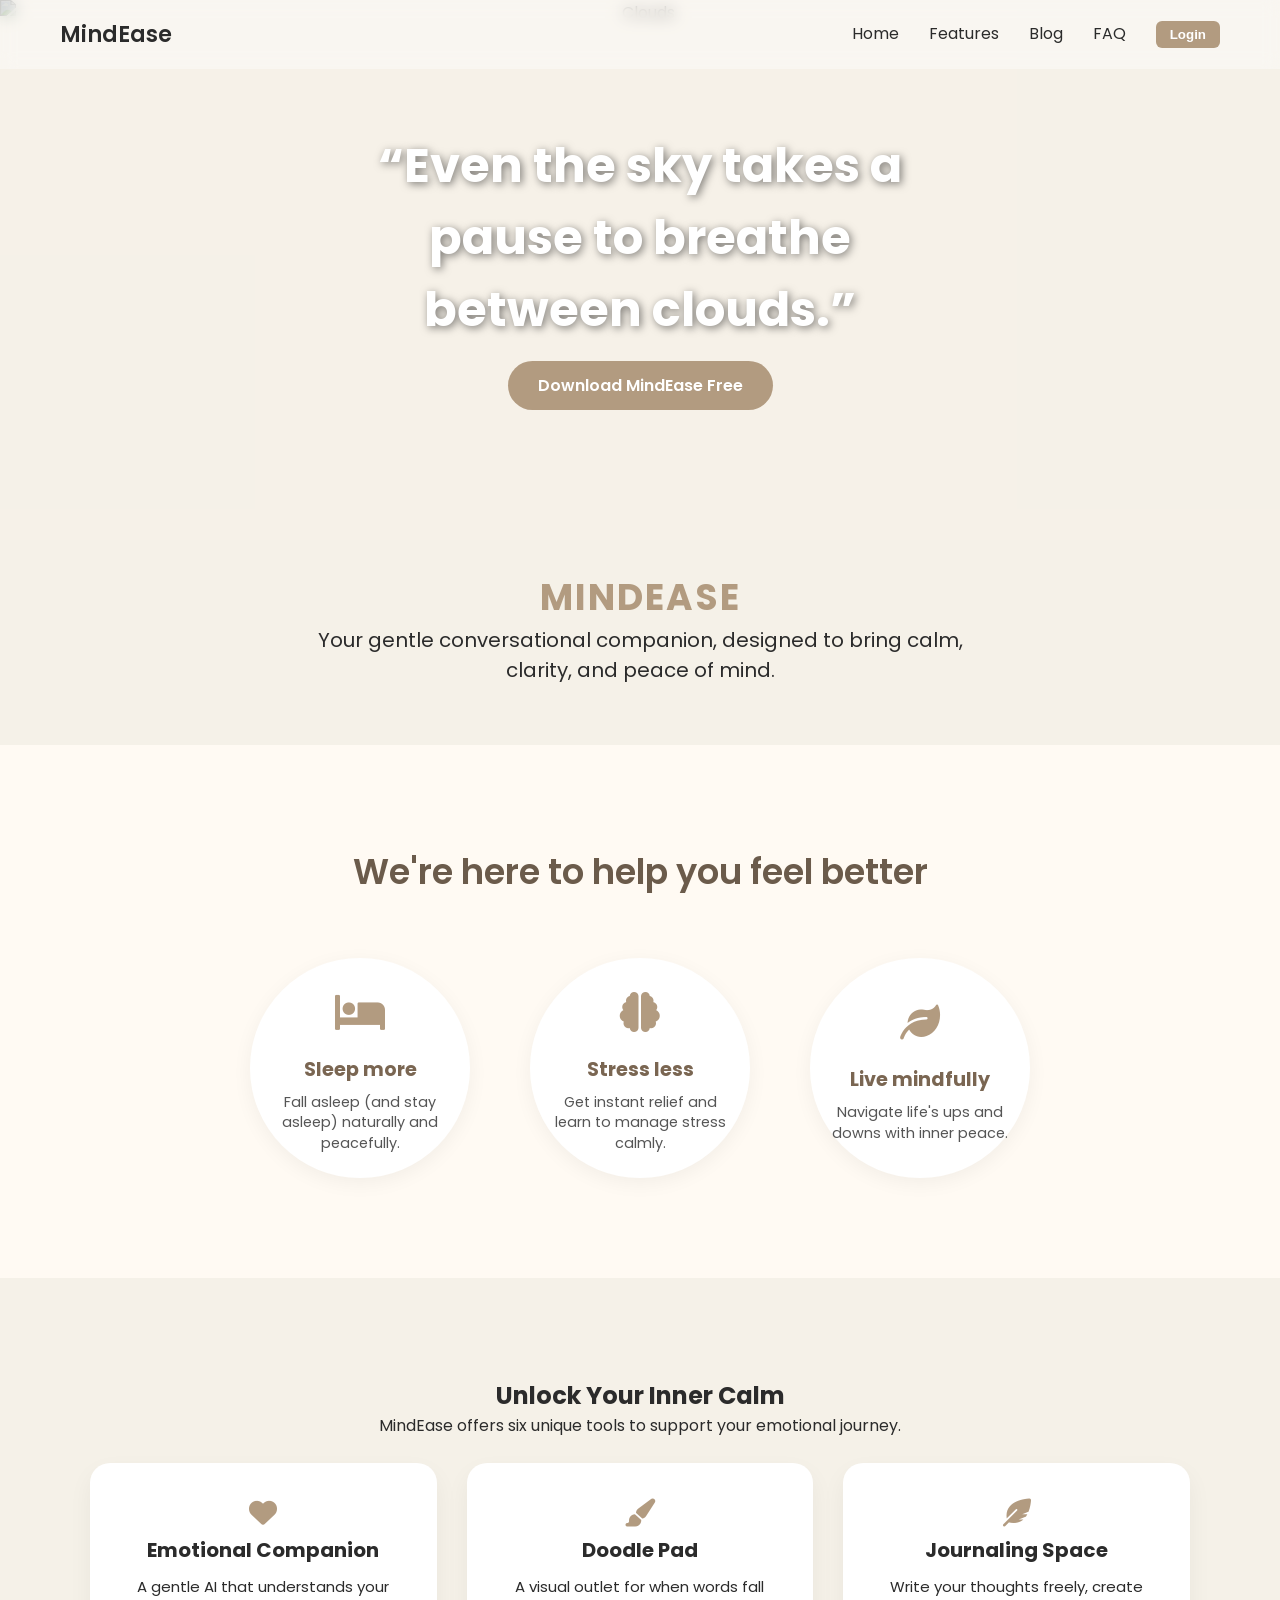
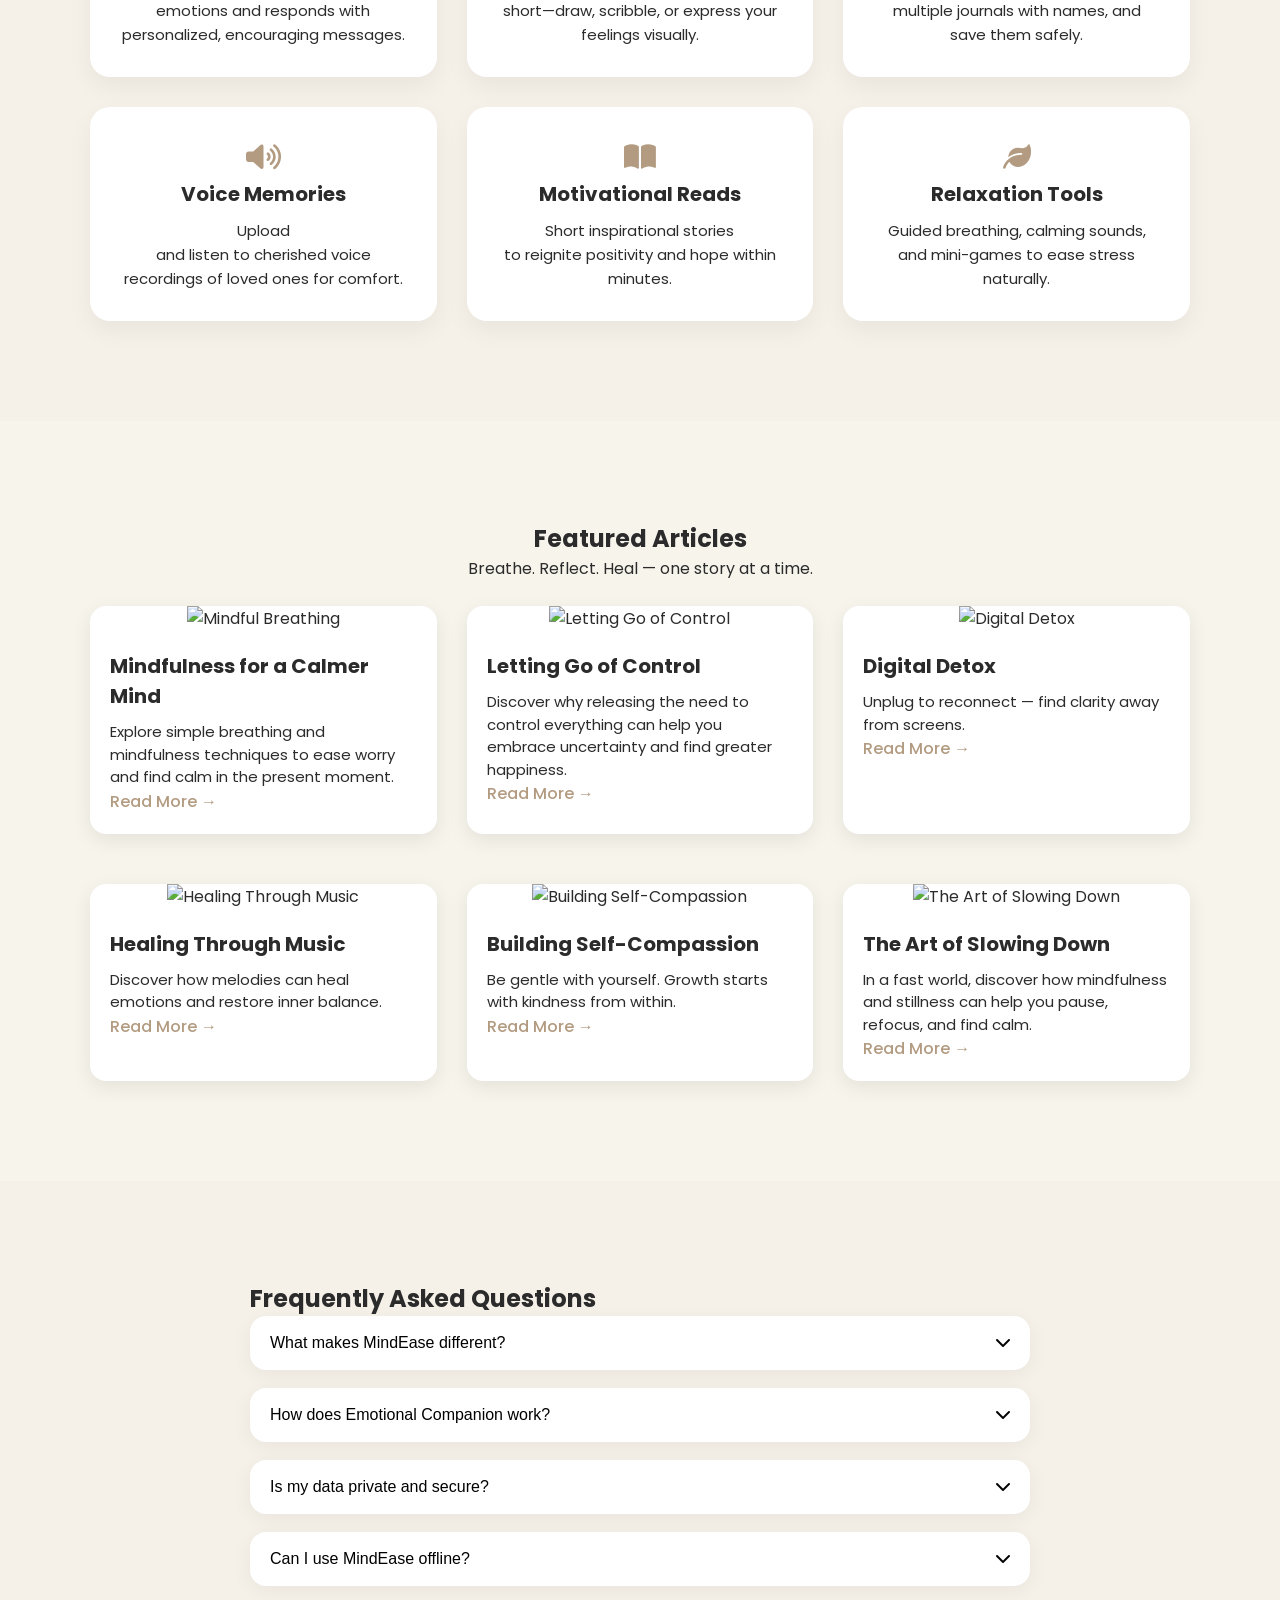
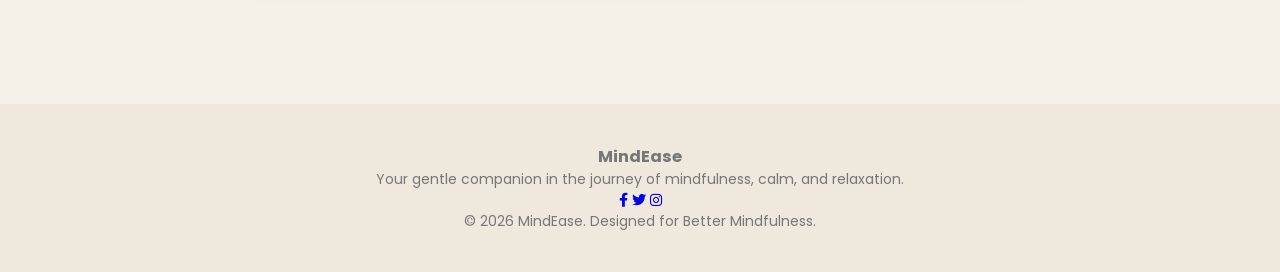
==== commit 94aad2a0: "Faq - js included" ====
--- a/index.html
+++ b/index.html
@@ -458,6 +458,19 @@
   </div>
 </section>
 
+<!-- FAQ Dropdown JavaScript -->
+<script>
+  const faqQuestions = document.querySelectorAll(".faq-question");
+
+  faqQuestions.forEach((question) => {
+    question.addEventListener("click", () => {
+      const faqItem = question.parentElement;
+
+      faqItem.classList.toggle("active");
+    });
+  });
+</script>
+  
 <footer> <h3>MindEase</h3>
   <p>Your gentle companion in the journey of mindfulness, calm, and relaxation.</p>
   <div>
@@ -465,7 +478,7 @@
     <a href="#"><i class="fab fa-twitter"></i></a>
     <a href="#"><i class="fab fa-instagram"></i></a>
   </div>
-  <p>&copy; 2026 MindEase. All rights reserved.</p>
+  <p>&copy; 2026 MindEase. Designed for Better Mindfulness.</p>
 </footer>
 
 
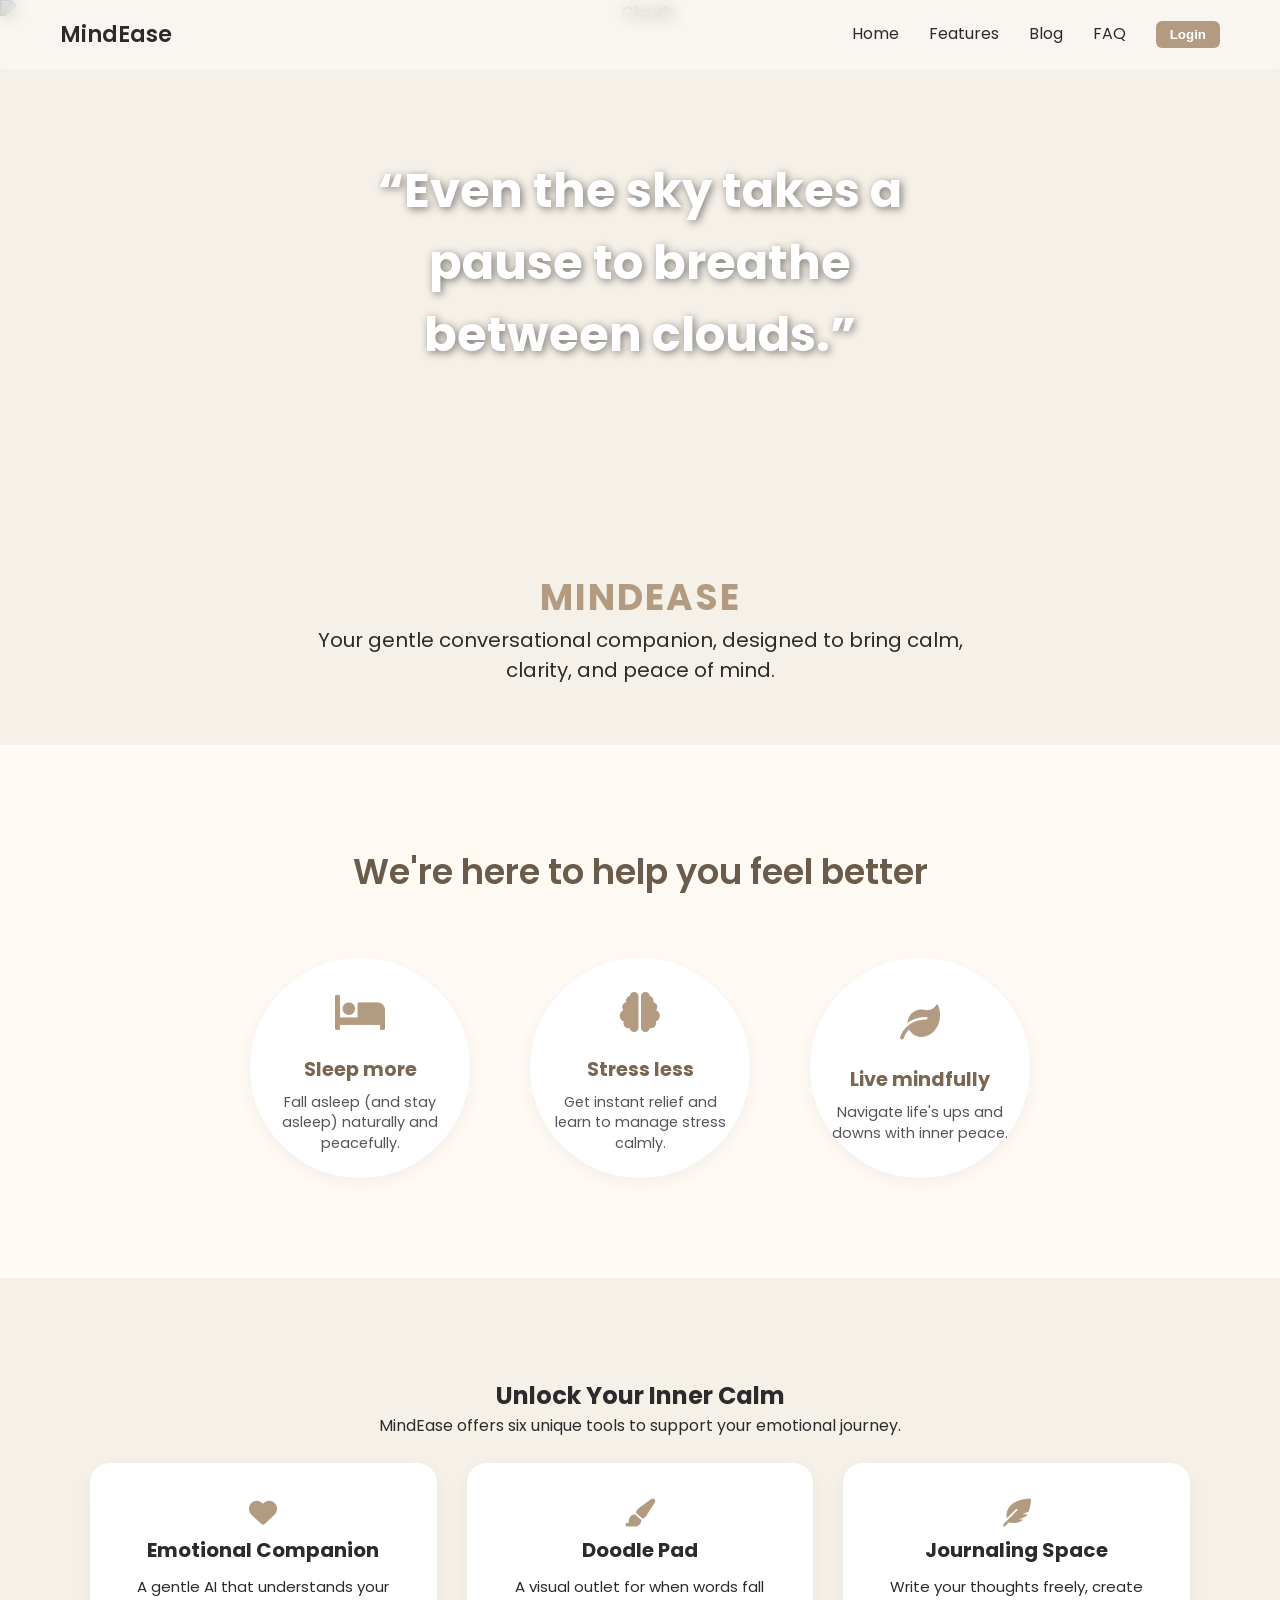
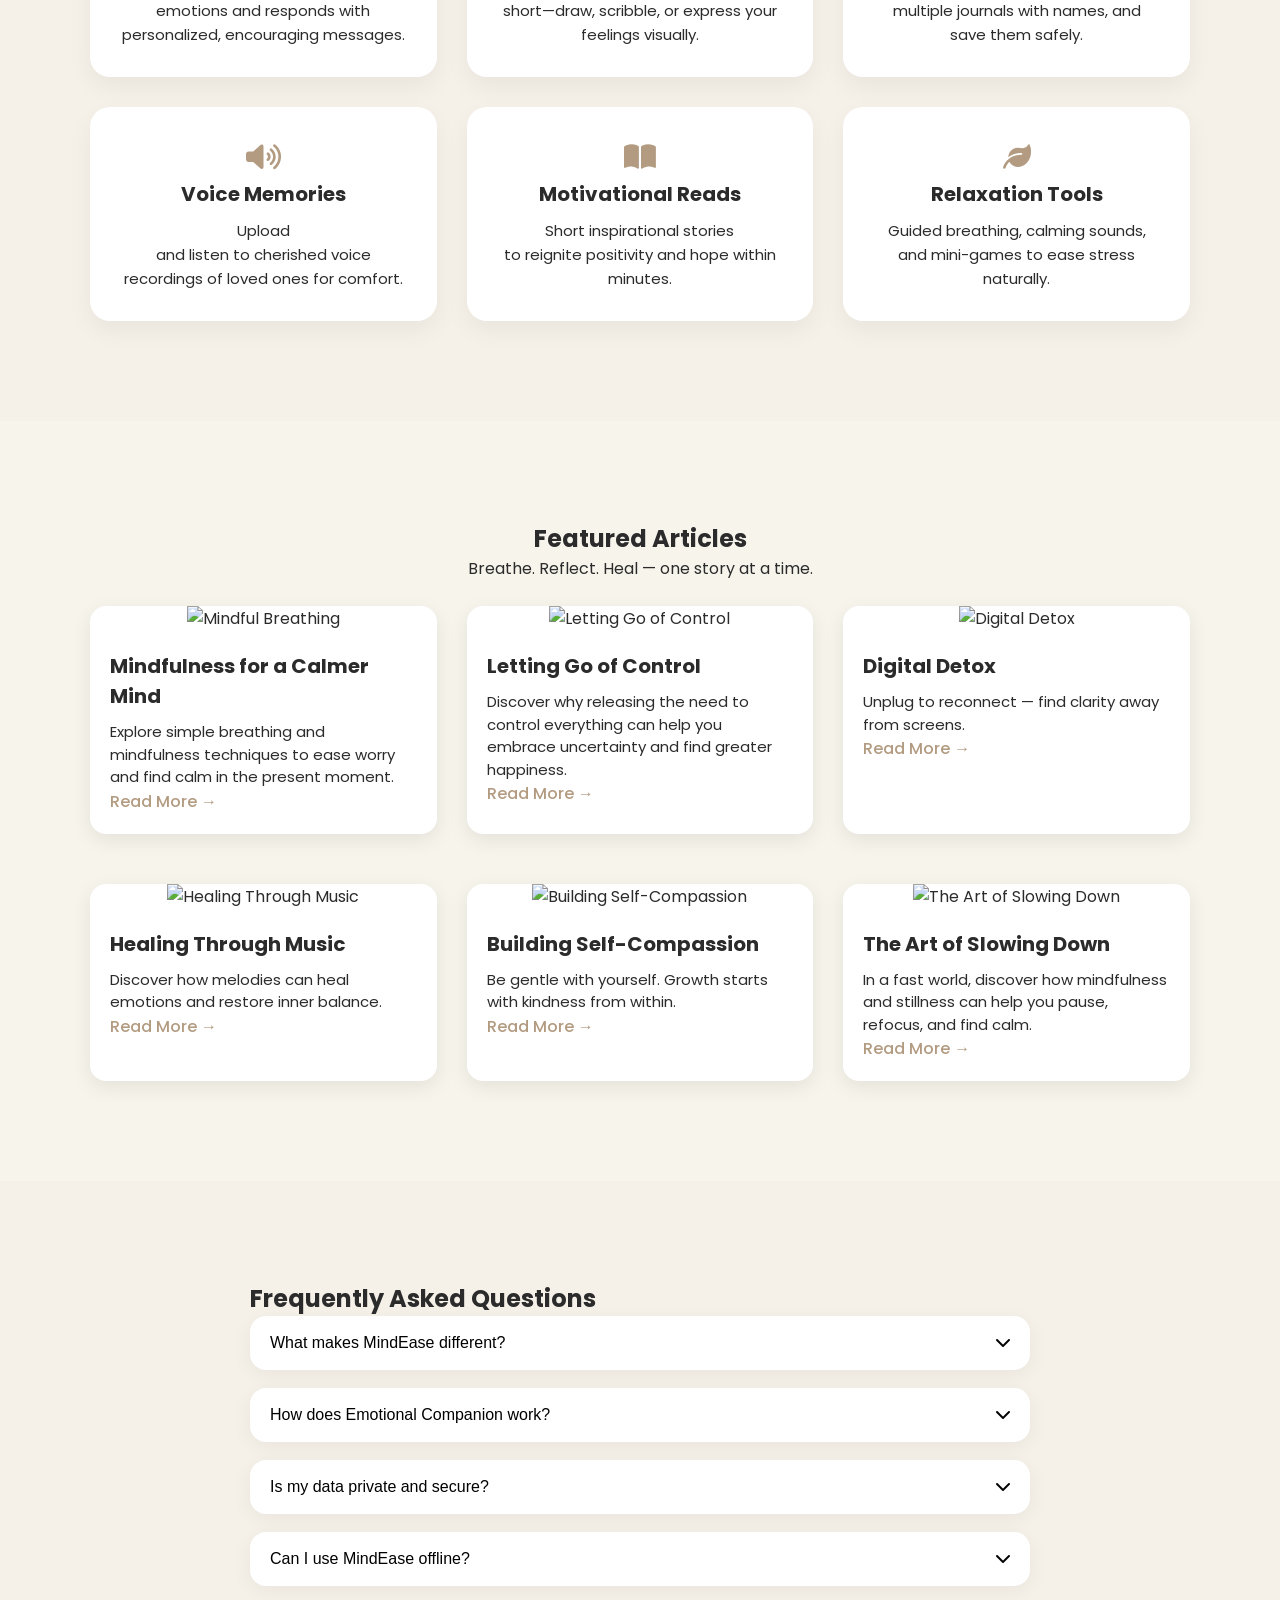
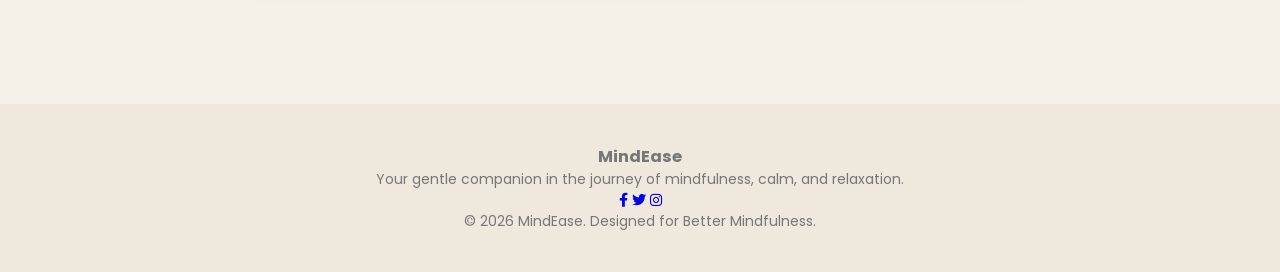
==== commit f95482b2: "Commented - download button" ====
--- a/index.html
+++ b/index.html
@@ -118,7 +118,7 @@
   <div class="overlay"></div>
   <div class="hero-content">
     <h1 class="hero-quote">“Even the sky takes a pause to breathe between clouds.”</h1>
-    <a href="#" class="cta-button">Download MindEase Free</a>
+   <!--  <a href="#" class="cta-button">Download MindEase Free</a> -->
   </div>
 </section>
 
